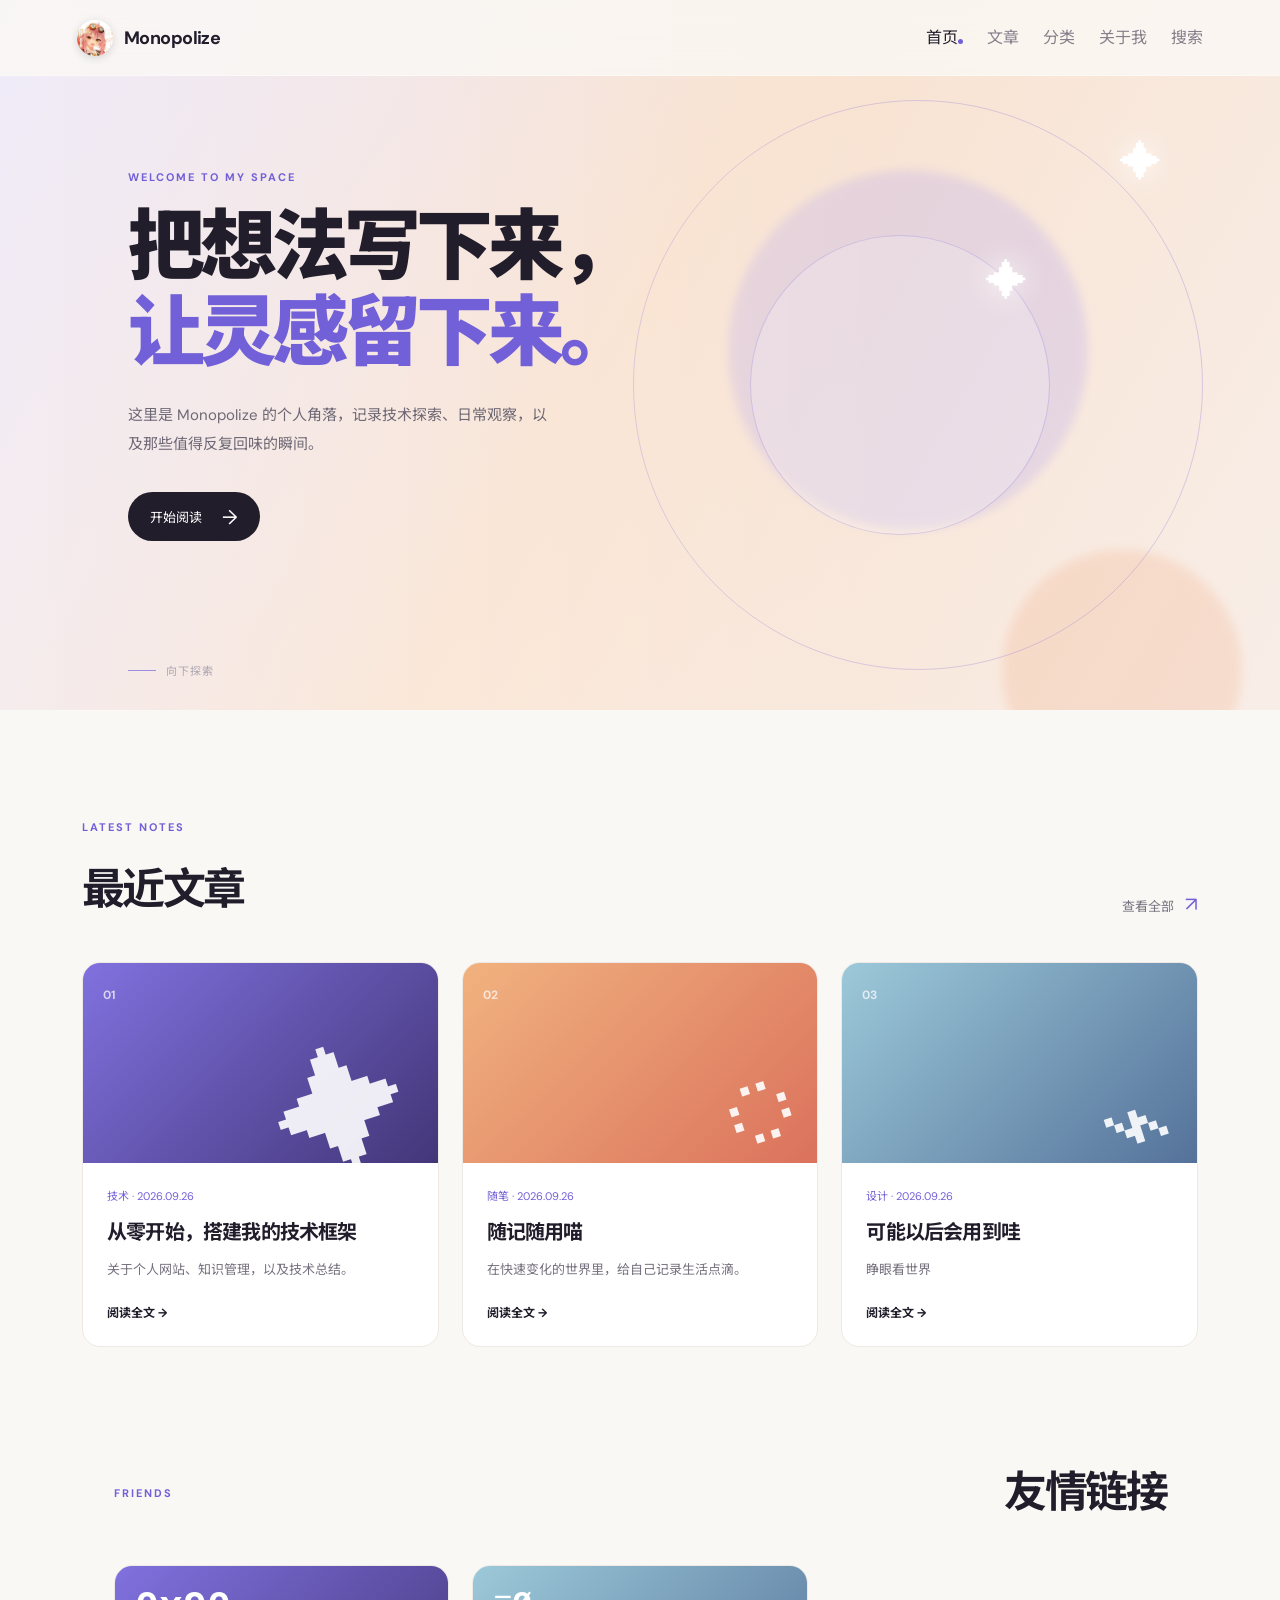
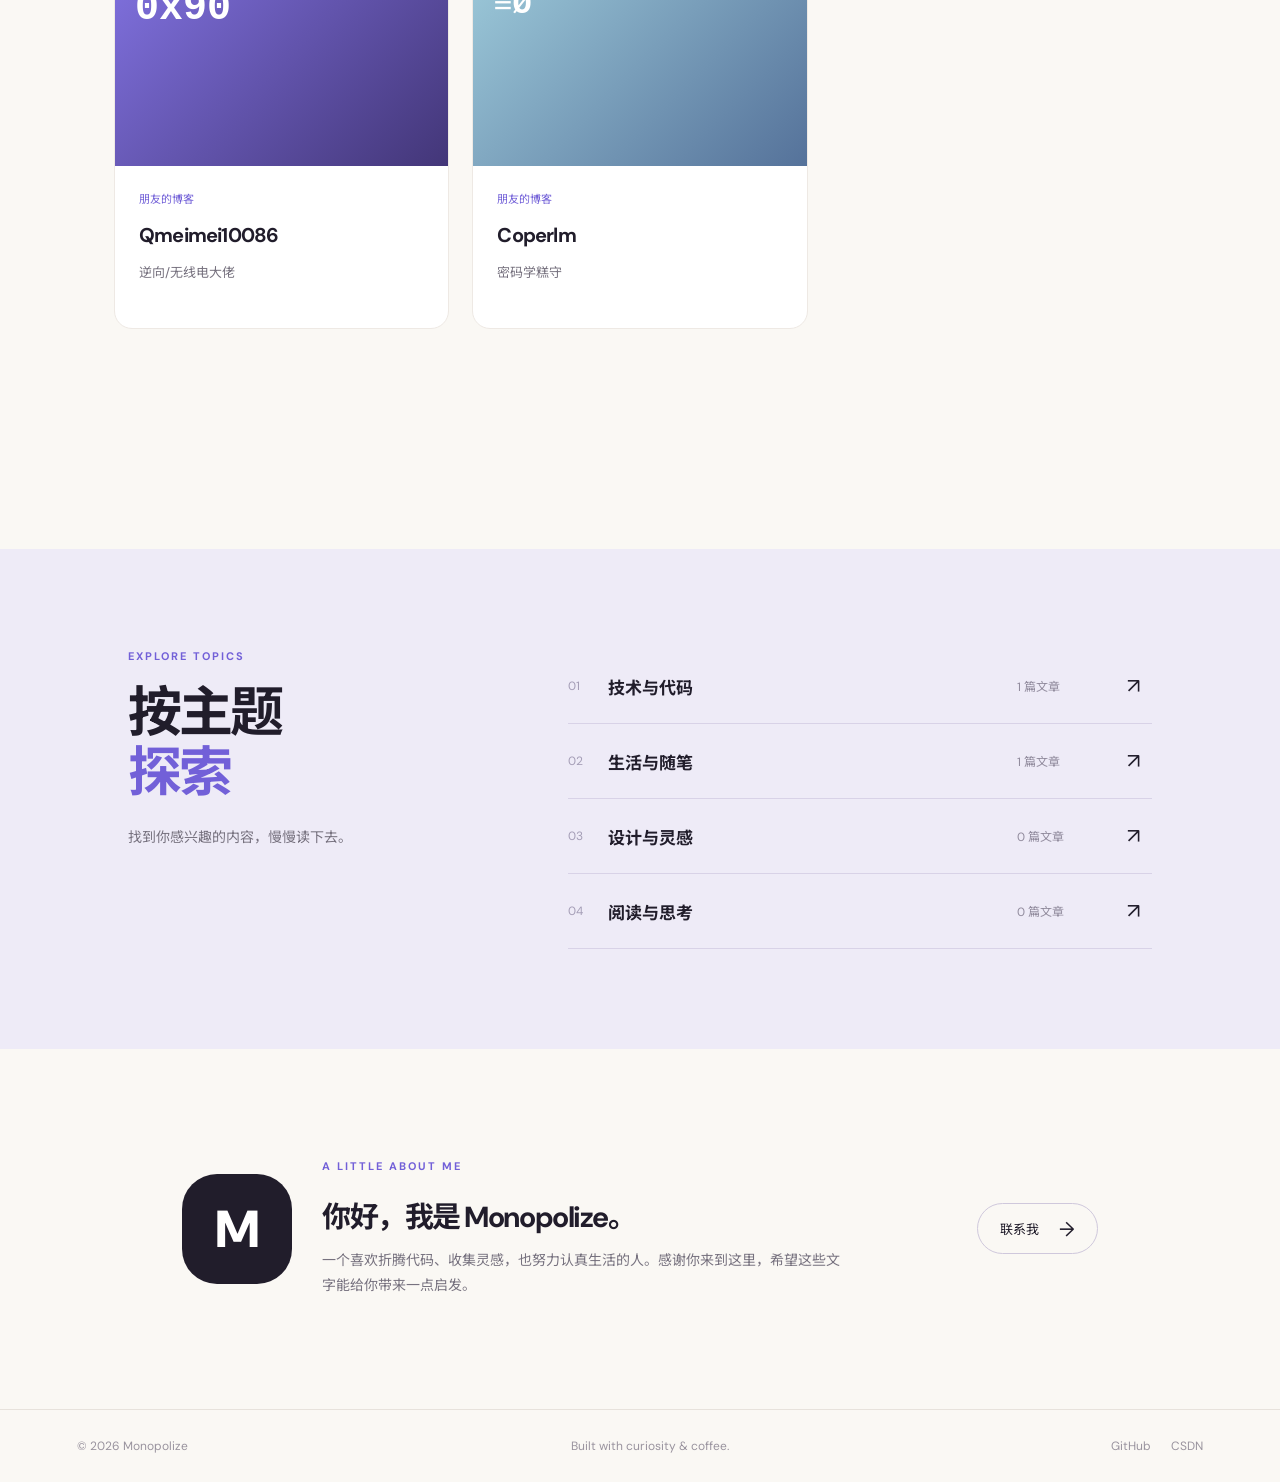
==== index.html @ 9a2d1a06 "修改" ====
<!doctype html>
<html lang="zh-CN">
  <head>
    <meta charset="UTF-8" />
    <meta name="viewport" content="width=device-width, initial-scale=1.0" />
    <meta
      name="description"
      content="Monopolize 的个人博客，记录技术、生活与灵感。"
    />
    <title>Monopolize · 思考与记录</title>
    <link rel="preconnect" href="https://fonts.googleapis.com" />
    <link rel="preconnect" href="https://fonts.gstatic.com" crossorigin />
    <link
      href="https://fonts.googleapis.com/css2?family=DM+Sans:wght@400;500;600;700&family=Noto+Sans+SC:wght@400;500;700;900&display=swap"
      rel="stylesheet"
    />
    <link rel="stylesheet" href="styles.css" />
  </head>
  <body>
    <header class="site-header">
      <a class="brand" href="#home" aria-label="Monopolize 首页">
        <img
          class="brand-mark"
          src="images/avatar.jpeg"
          alt="Monopolize 头像"
        />
        <span>Monopolize</span>
      </a>
      <nav class="desktop-nav" aria-label="主导航">
        <a class="active" href="#home">首页</a>
        <a href="#articles">文章</a>
        <a href="#categories">分类</a>
        <a href="#about">关于我</a>
        <a href="#search" class="search-trigger" aria-controls="searchModal"
          >搜索</a
        >
      </nav>
      <button class="menu-toggle" aria-label="打开菜单" aria-expanded="false">
        ☰
      </button>
    </header>

    <main id="home">
      <section class="hero">
        <div class="hero-glow glow-one"></div>
        <div class="hero-glow glow-two"></div>
        <div class="hero-copy">
          <p class="eyebrow">WELCOME TO MY SPACE</p>
          <h1>把想法写下来，<br /><em>让灵感留下来。</em></h1>
          <p class="hero-description">
            这里是 Monopolize
            的个人角落，记录技术探索、日常观察，以及那些值得反复回味的瞬间。
          </p>
          <a class="primary-button" href="posts/first-post.html"
            >开始阅读 <span>→</span></a
          >
        </div>
        <div class="hero-orbit orbit-large"></div>
        <div class="hero-orbit orbit-small"></div>
        <div class="scroll-hint"><span></span>向下探索</div>
      </section>

      <section class="content-section" id="articles">
        <div class="section-heading">
          <div>
            <p class="eyebrow">LATEST NOTES</p>
            <h2>最近文章</h2>
          </div>
          <a class="text-link" href="#articles">查看全部 <span>↗</span></a>
        </div>
        <div class="article-grid">
          <article class="article-card featured-card searchable-item">
            <div class="card-visual visual-purple">
              <span>01</span>
              <div class="visual-symbol">✦</div>
            </div>
            <div class="card-content">
              <p class="card-meta">技术 · 2026.09.26</p>
              <h3>从零开始，搭建我的技术框架</h3>
              <p>关于个人网站、知识管理，以及技术总结。</p>
              <a href="posts/ctf-reverse.html" class="read-more">阅读全文 →</a>
            </div>
          </article>
          <article class="article-card searchable-item">
            <div class="card-visual visual-orange">
              <span>02</span>
              <div class="visual-symbol">◌</div>
            </div>
            <div class="card-content">
              <p class="card-meta">随笔 · 2026.09.26</p>
              <h3>随记随用喵</h3>
              <p>在快速变化的世界里，给自己记录生活点滴。</p>
              <a href="#" class="read-more">阅读全文 →</a>
            </div>
          </article>
          <article class="article-card searchable-item">
            <div class="card-visual visual-blue">
              <span>03</span>
              <div class="visual-symbol">⌁</div>
            </div>
            <div class="card-content">
              <p class="card-meta">设计 · 2026.09.26</p>
              <h3>可能以后会用到哇</h3>
              <p>睁眼看世界</p>
              <a href="#" class="read-more">阅读全文 →</a>
            </div>
          </article>
        </div>
        <!-- 友情链接区域开始 -->
        <section class="content-section" id="friends">
          <div class="section-heading">
            <div class="eyebrow">FRIENDS</div>
            <h2>友情链接</h2>
          </div>

          <div class="article-grid">
            <!-- 友链卡片 1 -->
            <article class="article-card searchable-item">
              <div class="card-visual visual-purple">
                <span
                  style="
                    font-size: 2.5rem;
                    font-weight: bold;
                    color: white;
                    font-family: monospace;
                  "
                  >0x90</span
                >
              </div>
              <div class="card-content">
                <p class="card-meta">朋友的博客</p>
                <h3>
                  <a
                    href="https://qmeimei10086.github.io"
                    target="_blank"
                    style="text-decoration: none; color: inherit"
                  >
                    Qmeimei10086
                  </a>
                </h3>
                <p>逆向/无线电大佬</p>
              </div>
            </article>

            <!-- 友链卡片 2 (可复制上面整个 article 块来添加更多) -->
            <article class="article-card searchable-item">
              <div class="card-visual visual-blue">
                <span
                  style="font-size: 2rem; color: white; font-family: monospace"
                  >≡Ø</span
                >
              </div>
              <div class="card-content">
                <p class="card-meta">朋友的博客</p>
                <h3>
                  <a
                    href="https://coperlm.github.io"
                    target="_blank"
                    style="text-decoration: none; color: inherit"
                  >
                    Coperlm
                  </a>
                </h3>
                <p>密码学糕守</p>
              </div>
            </article>
          </div>
        </section>
        <!-- 友情链接区域结束 -->
      </section>

      <section class="category-section" id="categories">
        <div class="category-intro">
          <p class="eyebrow">EXPLORE TOPICS</p>
          <h2>按主题<br /><em>探索</em></h2>
          <p>找到你感兴趣的内容，慢慢读下去。</p>
        </div>
        <div class="category-list">
          <a href="#"
            ><span>01</span><strong>技术与代码</strong><small>1 篇文章</small
            ><b>↗</b></a
          ><a href="#"
            ><span>02</span><strong>生活与随笔</strong><small>1 篇文章</small
            ><b>↗</b></a
          ><a href="#"
            ><span>03</span><strong>设计与灵感</strong><small>0 篇文章</small
            ><b>↗</b></a
          ><a href="#"
            ><span>04</span><strong>阅读与思考</strong><small>0 篇文章</small
            ><b>↗</b></a
          >
        </div>
      </section>

      <section class="about-section" id="about">
        <div class="about-badge">M</div>
        <div>
          <p class="eyebrow">A LITTLE ABOUT ME</p>
          <h2>你好，我是 Monopolize。</h2>
          <p>
            一个喜欢折腾代码、收集灵感，也努力认真生活的人。感谢你来到这里，希望这些文字能给你带来一点启发。
          </p>
        </div>
        <a href="mailto:15959763350@qq.com" class="outline-button"
          >联系我 <span>→</span></a
        >
      </section>
    </main>

    <footer>
      <span>© 2026 Monopolize</span
      ><span>Built with curiosity &amp; coffee.</span>
      <div>
        <a href="https://github.com/Monopolize7789">GitHub</a
        ><a href="https://blog.csdn.net/Monopolize_7789">CSDN</a>
      </div>
    </footer>
    <script src="script.js"></script>
    <!-- 👇 搜索弹窗层 (默认隐藏) -->
    <div
      id="searchModal"
      class="search-modal-overlay"
      role="dialog"
      aria-modal="true"
      aria-labelledby="searchModalTitle"
    >
      <div class="search-modal-content">
        <div class="search-header">
          <span id="searchModalTitle">搜索</span>
          <button
            type="button"
            id="closeSearchBtn"
            class="close-icon"
            aria-label="关闭搜索"
          >
            ×
          </button>
        </div>
        <input
          type="text"
          id="modalSearchInput"
          placeholder="点击一键变成猫娘"
        />
        <div id="searchResults" class="search-results-list">
          <!-- 搜索结果会显示在这里 -->
        </div>
      </div>
    </div>
  </body>
</html>
---- styles.css ----
:root {
  --ink: #211d2b;
  --muted: #77727f;
  --cream: #faf8f4;
  --purple: #7260d8;
  --lavender: #e9e5fb;
  --line: #e7e2dc;
}
* {
  box-sizing: border-box;
}
html {
  scroll-behavior: smooth;
}
body {
  margin: 0;
  background: var(--cream);
  color: var(--ink);
  font-family: "DM Sans", "Noto Sans SC", sans-serif;
}
a {
  color: inherit;
  text-decoration: none;
}
.site-header {
  height: 76px;
  padding: 0 max(6vw, 32px);
  display: flex;
  align-items: center;
  justify-content: space-between;
  background: rgba(250, 248, 244, 0.82);
  backdrop-filter: blur(15px);
  position: fixed;
  top: 0;
  left: 0;
  right: 0;
  z-index: 5;
  border-bottom: 1px solid rgba(255, 255, 255, 0.3);
}
.brand {
  display: flex;
  align-items: center;
  gap: 11px;
  font-size: 18px;
  font-weight: 700;
  letter-spacing: -0.03em;
}
.brand-mark {
  width: 36px;
  height: 36px;
  border-radius: 50%;
  display: block;
  object-fit: cover;
  object-position: center;
  image-rendering: auto;
  box-shadow: 0 2px 8px rgba(33, 29, 43, 0.16);
}
.desktop-nav {
  display: flex;
  align-items: center; /* 强制垂直居中，解决高低不平 */
  justify-content: center; /* 水平居中 */
  gap: 24px; /* 间距 */
  color: #85808b;
  font-size: 16px;
  flex-wrap: nowrap; /* 强制不换行 */
}

/* 统一所有链接和按钮的样式 */
.desktop-nav a,
.desktop-nav button,
.desktop-nav .nav-link {
  margin: 0 !important; /* 清除所有外边距 */
  padding: 0 !important; /* 清除内边距，防止撑开高度 */
  line-height: 1; /* 锁定行高 */
  text-decoration: none;
  color: inherit; /* 继承父级颜色 */
  display: inline-flex; /* 内部也使用 Flex 对齐 */
  align-items: center;
  white-space: nowrap; /* 禁止文字换行 */
}

.desktop-nav a:hover,
.desktop-nav .active {
  color: var(--ink);
}
.desktop-nav a:hover,
.desktop-nav .active {
  color: var(--ink);
}
.desktop-nav .active:after {
  content: "";
  display: block;
  width: 5px;
  height: 5px;
  background: var(--purple);
  border-radius: 50%;
  margin: 7px auto 0;
}
.menu-toggle {
  display: none;
  border: 0;
  background: none;
  font-size: 24px;
}
.hero {
  min-height: 710px;
  padding: 170px max(10vw, 40px) 90px;
  position: relative;
  overflow: hidden;
  background: linear-gradient(120deg, #e7e1f7 0%, #f9e2d0 48%, #f8eee8 100%);
}
.hero:after {
  content: "";
  position: absolute;
  inset: 0;
  background: linear-gradient(
    90deg,
    rgba(255, 255, 255, 0.35),
    transparent 70%
  );
  pointer-events: none;
}
.hero-copy {
  max-width: 620px;
  position: relative;
  z-index: 1;
}
.eyebrow {
  color: var(--purple);
  font-size: 11px;
  font-weight: 700;
  letter-spacing: 0.18em;
  margin: 0 0 20px;
}
.hero h1 {
  font-size: clamp(42px, 6vw, 78px);
  line-height: 1.12;
  letter-spacing: -0.065em;
  margin: 0 0 25px;
  font-weight: 900;
}
.hero h1 em,
.category-intro h2 em {
  color: var(--purple);
  font-style: normal;
}
.hero-description {
  max-width: 425px;
  color: #6e6975;
  line-height: 1.9;
  font-size: 15px;
  margin-bottom: 34px;
}
.primary-button,
.outline-button {
  display: inline-flex;
  align-items: center;
  gap: 20px;
  border-radius: 99px;
  padding: 15px 22px;
  background: var(--ink);
  color: #fff;
  font-size: 13px;
  transition: 0.25s;
}
.primary-button:hover {
  transform: translateY(-3px);
  background: var(--purple);
}
.primary-button span,
.outline-button span {
  font-size: 20px;
  line-height: 10px;
}
.hero-orbit {
  position: absolute;
  border: 1px solid rgba(114, 96, 216, 0.25);
  border-radius: 50%;
  z-index: 0;
}
.orbit-large {
  width: 570px;
  height: 570px;
  right: 6%;
  top: 100px;
}
.orbit-small {
  width: 300px;
  height: 300px;
  right: 18%;
  top: 235px;
  background: rgba(255, 255, 255, 0.2);
}
.hero-orbit:after {
  content: "✦";
  position: absolute;
  color: #fff;
  font-size: 42px;
  right: 7%;
  top: 6%;
  text-shadow: 0 0 30px #fff;
}
.glow-one,
.glow-two {
  position: absolute;
  border-radius: 50%;
  filter: blur(5px);
}
.glow-one {
  width: 360px;
  height: 360px;
  background: #b5a6ed;
  opacity: 0.28;
  right: 15%;
  top: 170px;
}
.glow-two {
  width: 240px;
  height: 240px;
  background: #f2a77d;
  opacity: 0.23;
  right: 3%;
  bottom: -80px;
}
.scroll-hint {
  position: absolute;
  bottom: 32px;
  left: max(10vw, 40px);
  font-size: 11px;
  letter-spacing: 0.1em;
  color: #8b8494;
  display: flex;
  gap: 10px;
  align-items: center;
}
.scroll-hint span {
  width: 28px;
  height: 1px;
  background: var(--purple);
}
.content-section {
  max-width: 1180px;
  margin: auto;
  padding: 110px 32px;
}
.section-heading {
  display: flex;
  align-items: end;
  justify-content: space-between;
  margin-bottom: 45px;
}
.section-heading h2,
.category-intro h2 {
  font-size: 43px;
  letter-spacing: -0.06em;
  margin: 0;
}
.text-link {
  font-size: 13px;
  color: var(--muted);
}
.text-link span {
  color: var(--purple);
  font-size: 20px;
  margin-left: 8px;
}
.article-grid {
  display: grid;
  grid-template-columns: repeat(3, 1fr);
  gap: 23px;
}
.article-card {
  background: #fff;
  border-radius: 18px;
  overflow: hidden;
  border: 1px solid #eee9e4;
  transition: 0.3s;
}
.article-card:hover {
  transform: translateY(-7px);
  box-shadow: 0 16px 35px rgba(42, 29, 66, 0.09);
}
.card-visual {
  height: 200px;
  padding: 20px;
  position: relative;
  overflow: hidden;
}
.card-visual > span {
  font-size: 12px;
  font-weight: 700;
  color: rgba(255, 255, 255, 0.7);
}
.visual-purple {
  background: linear-gradient(135deg, #8071df, #433678);
}
.visual-orange {
  background: linear-gradient(135deg, #f1b27f, #db725c);
}
.visual-blue {
  background: linear-gradient(135deg, #9cc9d9, #55729a);
}
.visual-symbol {
  font-family: serif;
  color: rgba(255, 255, 255, 0.9);
  font-size: 132px;
  line-height: 1;
  position: absolute;
  right: 27px;
  bottom: -18px;
  transform: rotate(-18deg);
}
.card-content {
  padding: 24px;
}
.card-meta {
  font-size: 11px;
  color: var(--purple);
  margin: 0 0 15px;
}
.card-content h3 {
  font-size: 20px;
  line-height: 1.45;
  letter-spacing: -0.04em;
  margin: 0 0 12px;
}
.card-content > p:not(.card-meta) {
  font-size: 13px;
  color: var(--muted);
  line-height: 1.7;
  margin: 0 0 20px;
}
.read-more {
  font-size: 12px;
  font-weight: 700;
}
.category-section {
  background: #eeebf7;
  padding: 100px max(10vw, 40px);
  display: grid;
  grid-template-columns: 35% 1fr;
  gap: 8%;
}
.category-intro h2 {
  font-size: 54px;
  line-height: 1.1;
}
.category-intro > p:last-child {
  color: var(--muted);
  font-size: 14px;
  margin-top: 24px;
}
.category-list a {
  display: grid;
  grid-template-columns: 40px 1fr 110px 25px;
  align-items: center;
  padding: 23px 0;
  border-bottom: 1px solid #d8d2e7;
  transition: 0.25s;
}
.category-list a:hover {
  color: var(--purple);
  padding-left: 8px;
}
.category-list span {
  font-size: 12px;
  color: #a49db6;
}
.category-list strong {
  font-size: 17px;
}
.category-list small {
  color: #918b9d;
  font-size: 12px;
}
.category-list b {
  font-size: 21px;
  font-weight: 400;
}
.about-section {
  max-width: 980px;
  margin: auto;
  padding: 110px 32px;
  display: flex;
  align-items: center;
  gap: 30px;
}
.about-badge {
  flex: 0 0 110px;
  height: 110px;
  border-radius: 35px;
  background: var(--ink);
  color: #fff;
  display: grid;
  place-items: center;
  font-size: 52px;
  font-weight: 900;
}
.about-section h2 {
  font-size: 29px;
  margin: 0 0 12px;
  letter-spacing: -0.05em;
}
.about-section p:not(.eyebrow) {
  color: var(--muted);
  line-height: 1.8;
  font-size: 14px;
  max-width: 530px;
  margin: 0;
}
.outline-button {
  margin-left: auto;
  background: transparent;
  border: 1px solid #cfc8dc;
  color: var(--ink);
  white-space: nowrap;
}
.outline-button:hover {
  background: var(--ink);
  color: #fff;
}
footer {
  border-top: 1px solid var(--line);
  padding: 28px max(6vw, 32px);
  display: flex;
  gap: 25px;
  justify-content: space-between;
  color: #99939e;
  font-size: 12px;
}
footer div {
  display: flex;
  gap: 20px;
}
footer a:hover {
  color: var(--purple);
}
@media (max-width: 700px) {
  .site-header {
    height: 64px;
    padding: 0 20px;
  }
  .desktop-nav {
    display: none;
  }
  .desktop-nav.mobile-open {
    position: absolute;
    display: flex;
    top: 64px;
    left: 0;
    right: 0;
    padding: 18px 20px 22px;
    flex-direction: column;
    gap: 18px;
    background: rgba(250, 248, 244, 0.98);
    border-bottom: 1px solid var(--line);
    box-shadow: 0 14px 25px rgba(33, 29, 43, 0.08);
  }
  .desktop-nav.mobile-open a {
    font-size: 15px;
  }
  .desktop-nav.mobile-open .active:after {
    display: none;
  }
  .menu-toggle {
    display: block;
  }
  .hero {
    min-height: 680px;
    padding: 140px 25px 70px;
  }
  .hero h1 {
    font-size: 46px;
  }
  .hero-description {
    font-size: 14px;
  }
  .orbit-large {
    width: 360px;
    height: 360px;
    right: -130px;
    top: 370px;
  }
  .orbit-small {
    width: 190px;
    height: 190px;
    right: -30px;
    top: 455px;
  }
  .glow-one {
    right: -50px;
    top: 410px;
  }
  .content-section {
    padding: 75px 20px;
  }
  .section-heading {
    align-items: start;
  }
  .section-heading h2 {
    font-size: 36px;
  }
  .article-grid {
    grid-template-columns: 1fr;
  }
  .card-visual {
    height: 170px;
  }
  .category-section {
    padding: 75px 25px;
    display: block;
  }
  .category-intro {
    margin-bottom: 42px;
  }
  .category-intro h2 {
    font-size: 47px;
  }
  .category-list a {
    grid-template-columns: 35px 1fr 20px;
  }
  .category-list small {
    display: none;
  }
  .about-section {
    padding: 75px 25px;
    display: grid;
    grid-template-columns: auto 1fr;
  }
  .about-badge {
    width: 75px;
    height: 75px;
    border-radius: 23px;
    font-size: 35px;
  }
  .about-section h2 {
    font-size: 23px;
  }
  .about-section .outline-button {
    grid-column: 1/-1;
    justify-self: start;
    margin: 12px 0 0;
  }
  footer {
    padding: 25px 20px;
    flex-wrap: wrap;
  }
  footer span:nth-child(2) {
    order: 3;
    width: 100%;
  }
}
/* --- 顶部导航栏的搜索按钮微调 --- */
.nav-link {
  cursor: pointer;
  text-decoration: none; /* 去掉下划线 */
  color: inherit; /* 继承文字颜色 */
  font-size: inherit; /* 保证字号和别的菜单一样大 */
  line-height: inherit; /* 保证行高一致，这对齐很关键 */
  white-space: nowrap; /* 【关键】禁止文字换行 */
  display: inline-flex; /* 【关键】用 inline-flex 替代 inline-block，对齐更稳 */
  align-items: center; /* 内部文字垂直居中 */
  margin: 0; /* 【关键】清除所有外边距，防止把别人挤走 */
}

/* --- 搜索弹窗背景 (遮罩层) --- */
.search-modal-overlay {
  position: fixed;
  top: 0;
  left: 0;
  width: 100%;
  height: 100%;
  background: rgba(255, 255, 255, 0.9); /* 白色半透明背景 */
  backdrop-filter: blur(8px); /* 毛玻璃效果 */
  z-index: 9999;
  display: none; /* 默认隐藏 */
  justify-content: center;
  align-items: flex-start;
  padding-top: 15vh; /* 距离顶部的距离 */
}

/* 激活时显示 (JS控制) */
.search-modal-overlay.active {
  display: flex;
  animation: fadeIn 0.3s ease;
}

/* --- 搜索框主体 --- */
.search-modal-content {
  width: 600px;
  max-width: 90%;
  background: #fff;
  border-radius: 12px;
  box-shadow: 0 20px 50px rgba(0, 0, 0, 0.15);
  padding: 24px;
  border: 1px solid #f0f0f0;
}

.search-header {
  display: flex;
  justify-content: space-between;
  margin-bottom: 20px;
  color: #333;
  font-weight: bold;
  font-size: 1.1rem;
}

.close-icon {
  border: 0;
  background: transparent;
  cursor: pointer;
  font-size: 28px;
  color: #999;
  line-height: 1;
  padding: 0;
}
.close-icon:hover {
  color: #333;
}

/* --- 输入框样式 (仿图4圆角风格) --- */
#modalSearchInput {
  width: 100%;
  padding: 16px 20px;
  font-size: 16px;
  border: 2px solid #eee;
  border-radius: 50px; /* 大圆角 */
  outline: none;
  box-sizing: border-box;
  transition: all 0.3s;
  background: #f9f9f9;
}

#modalSearchInput:focus {
  border-color: #6c5ce7; /* 聚焦时的紫色边框 */
  background: #fff;
  box-shadow: 0 4px 12px rgba(108, 92, 231, 0.1);
}

/* --- 搜索结果列表 --- */
.search-results-list {
  margin-top: 20px;
  max-height: 400px;
  overflow-y: auto;
}

.result-item {
  padding: 15px;
  border-bottom: 1px solid #f5f5f5;
  cursor: pointer;
  transition: background 0.2s;
  border-radius: 8px;
}

.result-item:hover {
  background: #f0f2f5;
}

.result-title {
  font-weight: bold;
  color: #333;
  margin-bottom: 6px;
  font-size: 16px;
}

.result-desc {
  font-size: 14px;
  color: #666;
  line-height: 1.5;
  display: -webkit-box;
  -webkit-line-clamp: 2; /* 只显示两行摘要 */
  -webkit-box-orient: vertical;
  overflow: hidden;
}
/* 定义淡入动画的关键帧 */
@keyframes fadeIn {
  from {
    opacity: 0;
    transform: translateY(-20px); /* 从上面一点点落下来 */
  }
  to {
    opacity: 1;
    transform: translateY(0);
  }
}
/* 确保所有导航链接样式统一 */
.nav-link {
  text-decoration: none; /* 去掉下划线 */
  color: inherit; /* 继承父级颜色，保证和别的菜单一样 */
  font-size: inherit; /* 保证字号一样大 */
  display: inline-block;
  padding: 10px 0; /* 增加一点上下点击区域，和别的菜单手感一致 */
  margin: 0 15px; /* 左右间距，你可以根据实际情况调整这个数值 */
  cursor: pointer;
}
/* 鼠标悬停时的效果，最好也和别的菜单保持一致 */
.nav-link:hover {
  opacity: 0.7; /* 或者改成你网站特有的高亮色 */
}
/* --- 手机端菜单强制修复 --- */
@media (max-width: 768px) {
  /* 1. 找到承载菜单的容器，强制它变成垂直列表 */
  .desktop-nav {
    flex-direction: column !important; /* 强制垂直排列 */
    align-items: flex-start !important; /* 强制左对齐 */
    gap: 0 !important; /* 清除间距，用 padding 控制 */
    width: 100%;
    padding: 20px 0;
  }

  /* 2. 让所有菜单项（包括搜索）都占满一行并左对齐 */
  .desktop-nav a,
  .desktop-nav .nav-link {
    display: block !important; /* 强制占满一行 */
    width: 100% !important; /* 宽度拉满 */
    text-align: left !important; /* 文字靠左 */
    padding: 15px 24px !important; /* 设置统一的上下左右内边距 */
    margin: 0 !important; /* 清除所有外边距 */
    box-sizing: border-box; /* 防止宽度计算溢出 */
    border-bottom: 1px solid rgba(0, 0, 0, 0.05); /* 可选：加个淡淡的分割线 */
  }

  /* 3. 如果“搜索”之前有特殊的 ID 样式，这里也要覆盖掉 */
  .search-trigger {
    width: 100% !important;
    text-align: left !important;
    padding: 15px 24px !important;
  }
}
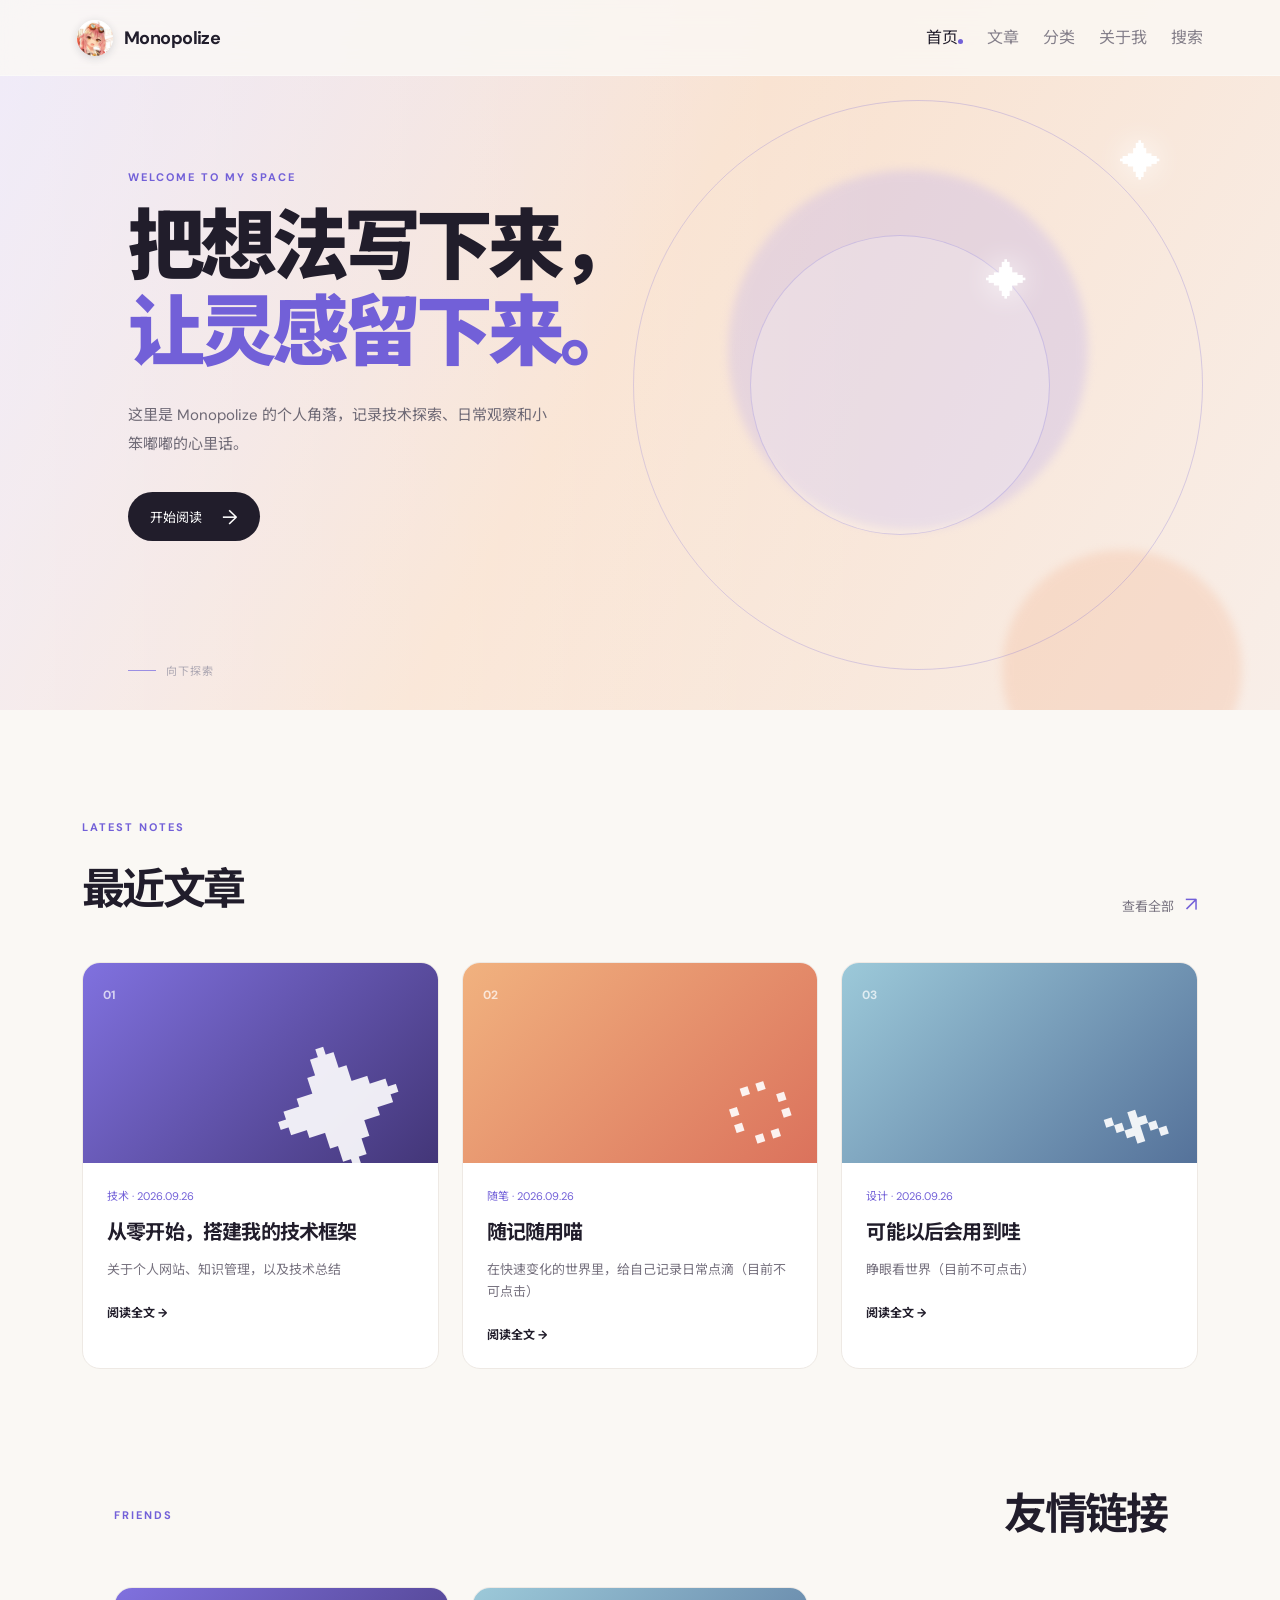
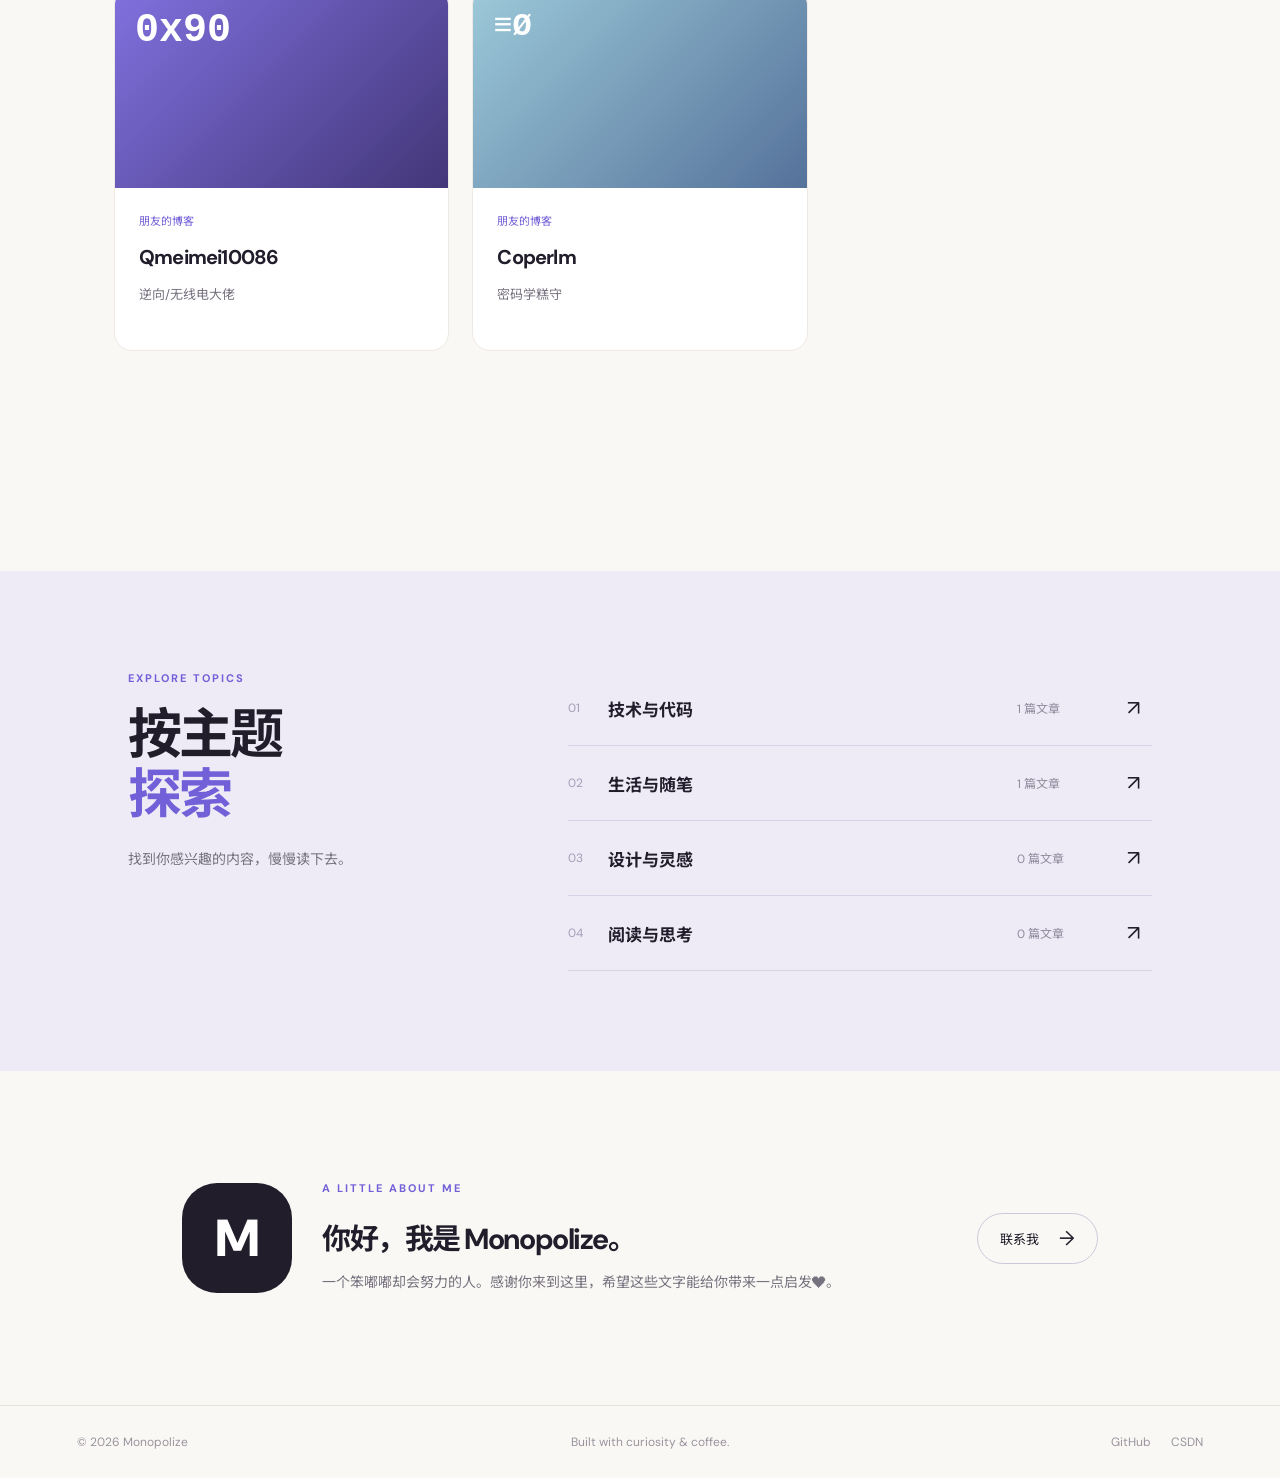
==== commit ab1a2f5a: "完善" ====
--- a/index.html
+++ b/index.html
@@ -49,7 +49,7 @@
           <h1>把想法写下来，<br /><em>让灵感留下来。</em></h1>
           <p class="hero-description">
             这里是 Monopolize
-            的个人角落，记录技术探索、日常观察，以及那些值得反复回味的瞬间。
+            的个人角落，记录技术探索、日常观察和小笨嘟嘟的心里话。
           </p>
           <a class="primary-button" href="posts/first-post.html"
             >开始阅读 <span>→</span></a
@@ -77,7 +77,7 @@
             <div class="card-content">
               <p class="card-meta">技术 · 2026.09.26</p>
               <h3>从零开始，搭建我的技术框架</h3>
-              <p>关于个人网站、知识管理，以及技术总结。</p>
+              <p>关于个人网站、知识管理，以及技术总结</p>
               <a href="posts/ctf-reverse.html" class="read-more">阅读全文 →</a>
             </div>
           </article>
@@ -89,7 +89,7 @@
             <div class="card-content">
               <p class="card-meta">随笔 · 2026.09.26</p>
               <h3>随记随用喵</h3>
-              <p>在快速变化的世界里，给自己记录生活点滴。</p>
+              <p>在快速变化的世界里，给自己记录日常点滴（目前不可点击）</p>
               <a href="#" class="read-more">阅读全文 →</a>
             </div>
           </article>
@@ -101,7 +101,7 @@
             <div class="card-content">
               <p class="card-meta">设计 · 2026.09.26</p>
               <h3>可能以后会用到哇</h3>
-              <p>睁眼看世界</p>
+              <p>睁眼看世界（目前不可点击）</p>
               <a href="#" class="read-more">阅读全文 →</a>
             </div>
           </article>
@@ -198,7 +198,7 @@
           <p class="eyebrow">A LITTLE ABOUT ME</p>
           <h2>你好，我是 Monopolize。</h2>
           <p>
-            一个喜欢折腾代码、收集灵感，也努力认真生活的人。感谢你来到这里，希望这些文字能给你带来一点启发。
+            一个笨嘟嘟却会努力的人。感谢你来到这里，希望这些文字能给你带来一点启发❤。
           </p>
         </div>
         <a href="mailto:15959763350@qq.com" class="outline-button"
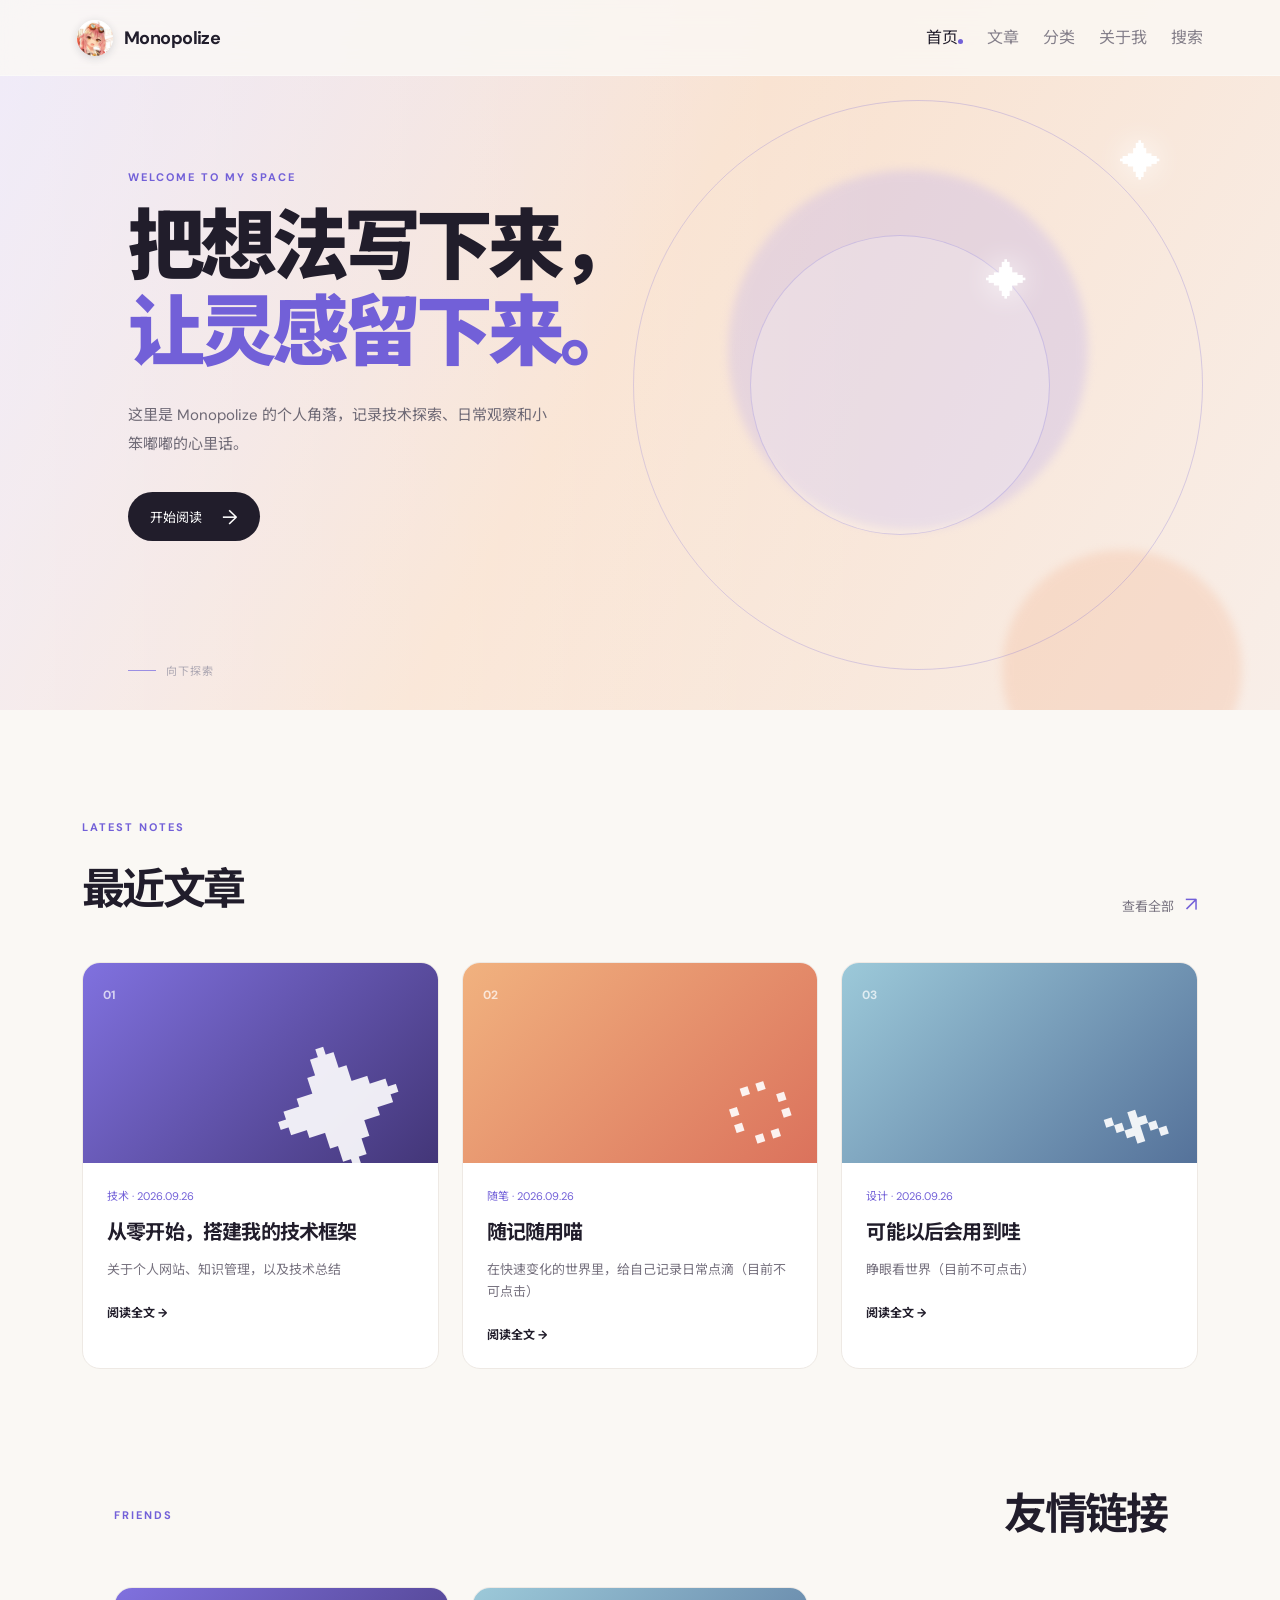
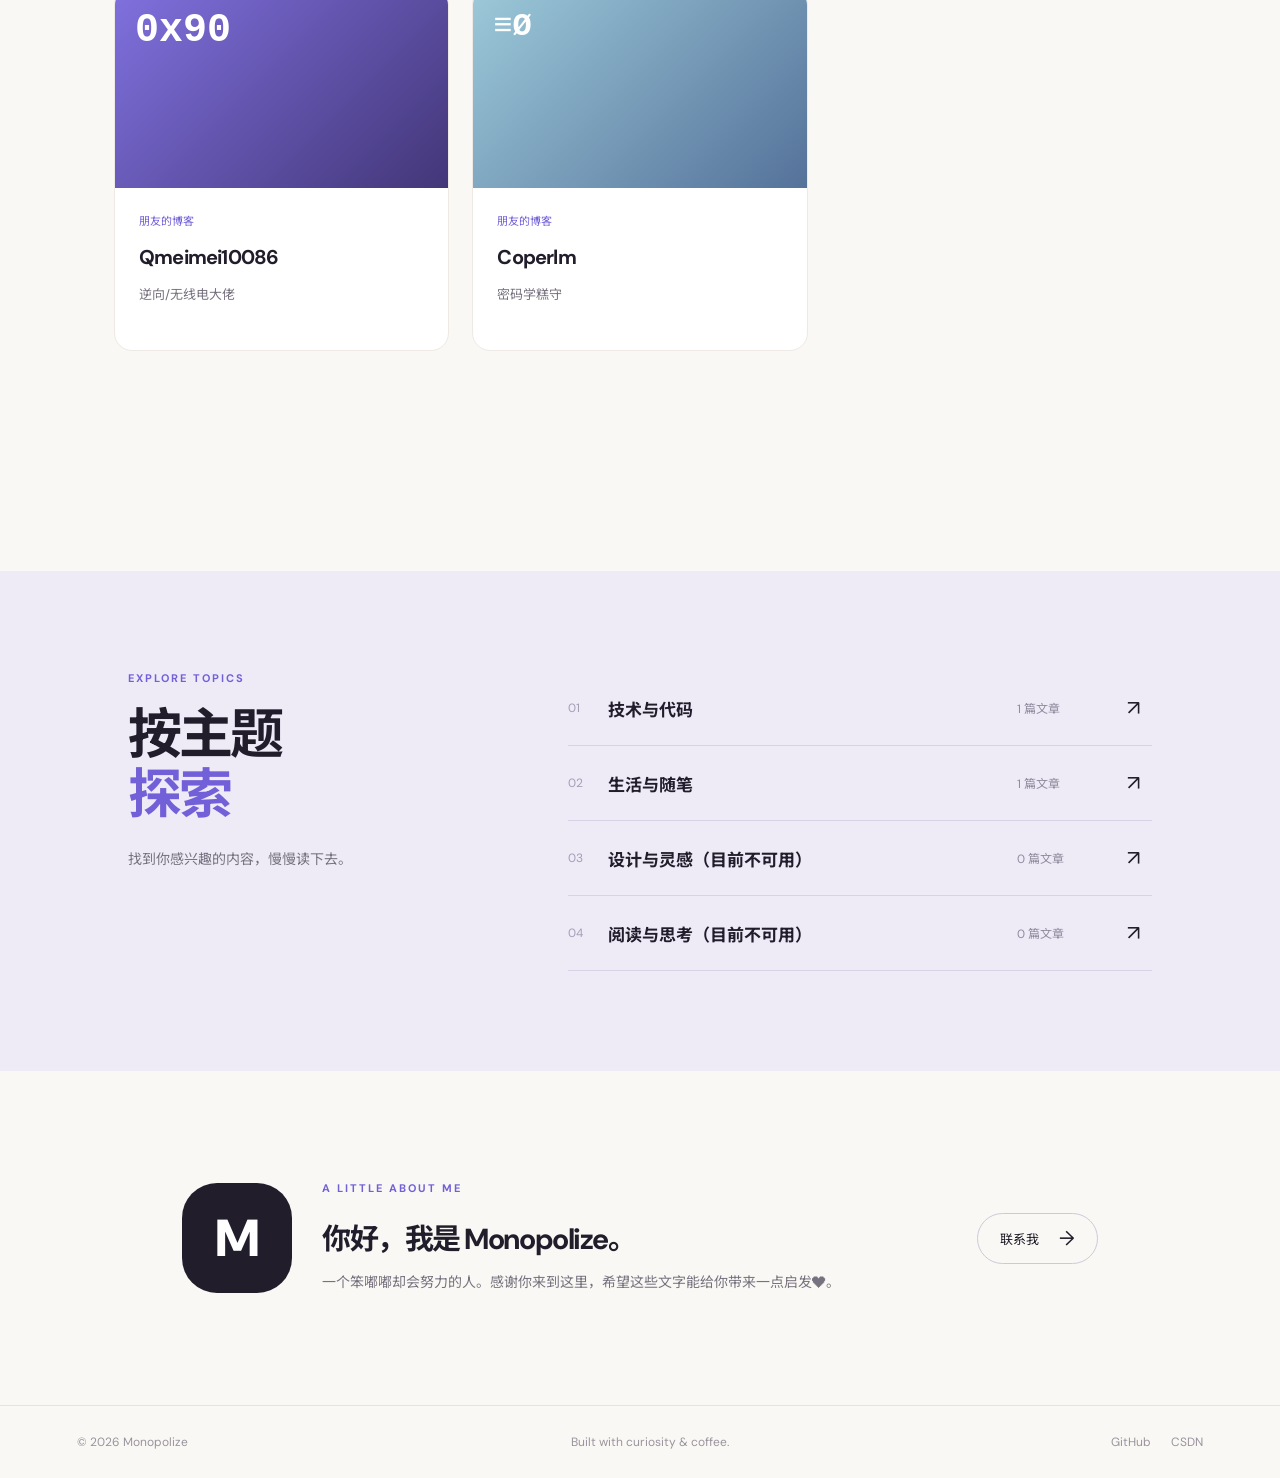
==== commit 15053a8e: "完善" ====
--- a/index.html
+++ b/index.html
@@ -176,18 +176,18 @@
           <p>找到你感兴趣的内容，慢慢读下去。</p>
         </div>
         <div class="category-list">
-          <a href="#"
+          <a href="https://monopolize7789.github.io/posts/ctf-reverse.html"
             ><span>01</span><strong>技术与代码</strong><small>1 篇文章</small
             ><b>↗</b></a
           ><a href="#"
             ><span>02</span><strong>生活与随笔</strong><small>1 篇文章</small
             ><b>↗</b></a
           ><a href="#"
-            ><span>03</span><strong>设计与灵感</strong><small>0 篇文章</small
-            ><b>↗</b></a
+            ><span>03</span><strong>设计与灵感（目前不可用）</strong
+            ><small>0 篇文章</small><b>↗</b></a
           ><a href="#"
-            ><span>04</span><strong>阅读与思考</strong><small>0 篇文章</small
-            ><b>↗</b></a
+            ><span>04</span><strong>阅读与思考（目前不可用）</strong
+            ><small>0 篇文章</small><b>↗</b></a
           >
         </div>
       </section>
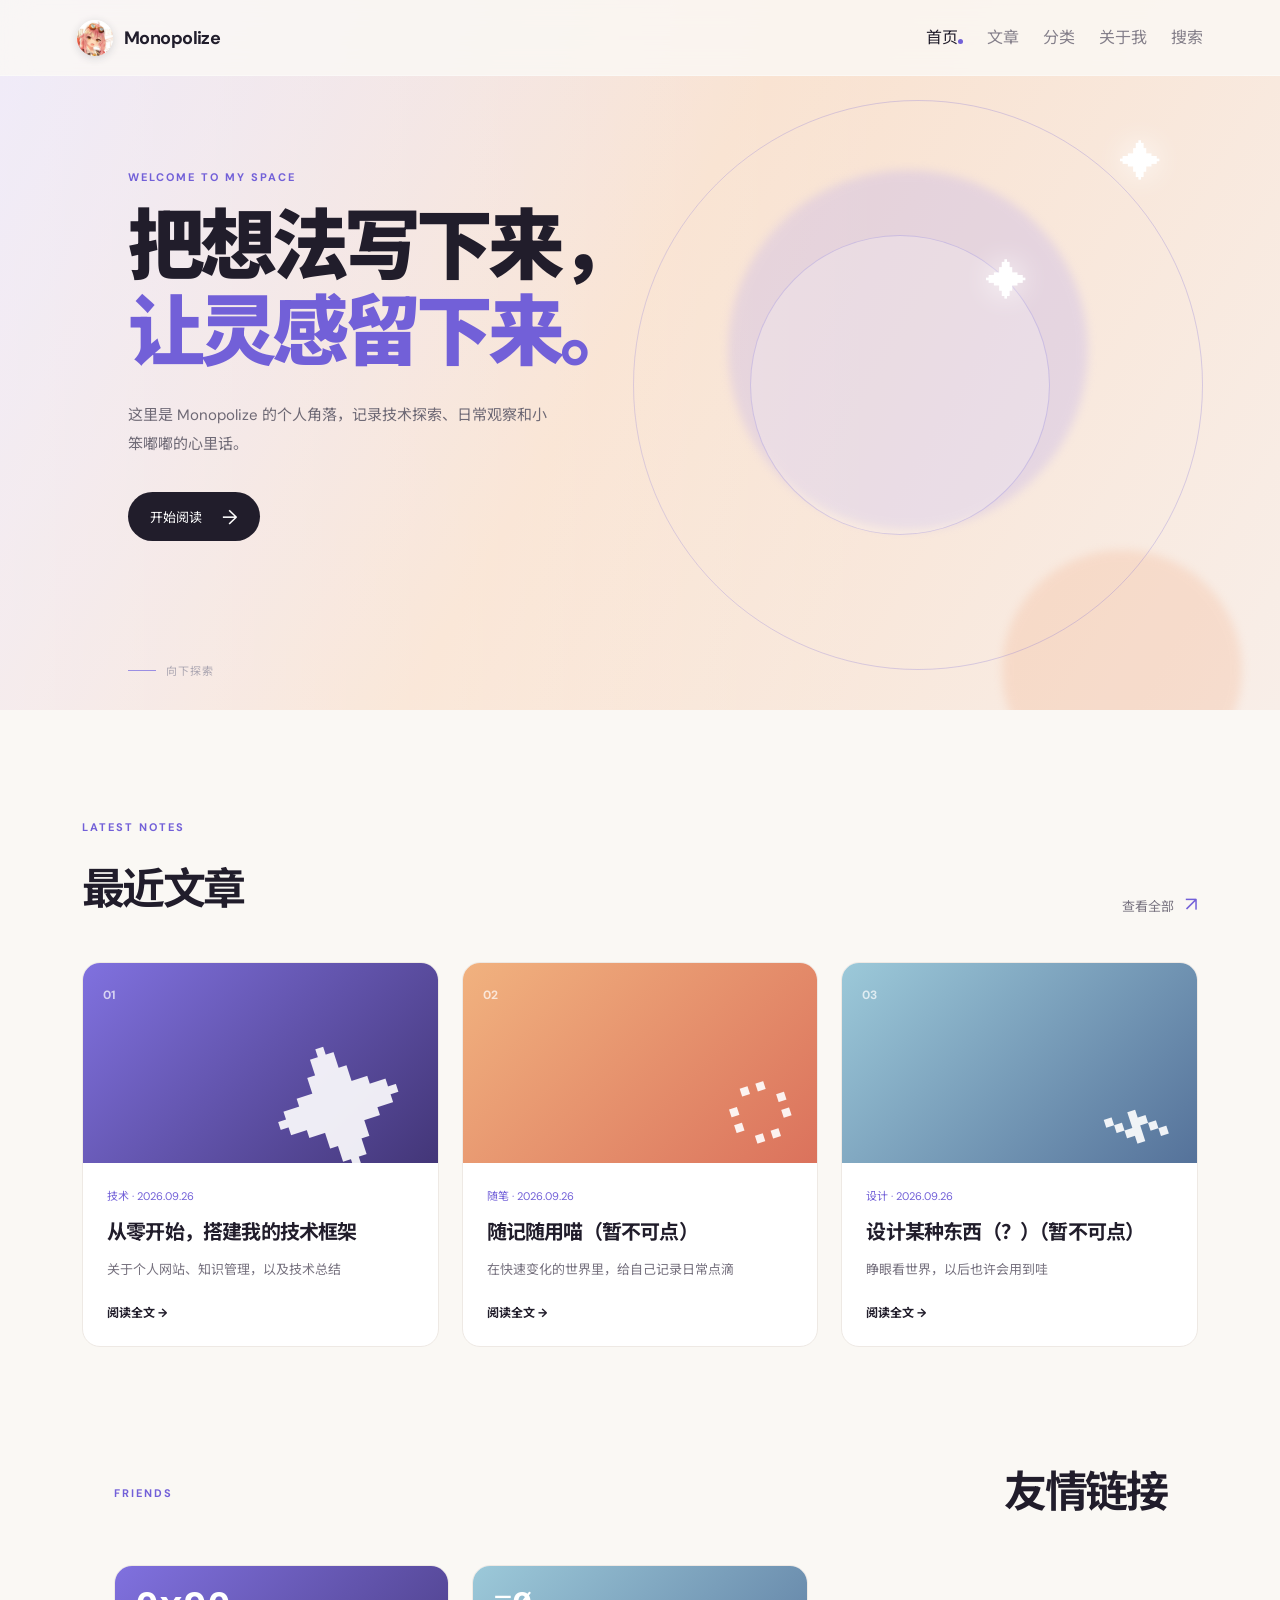
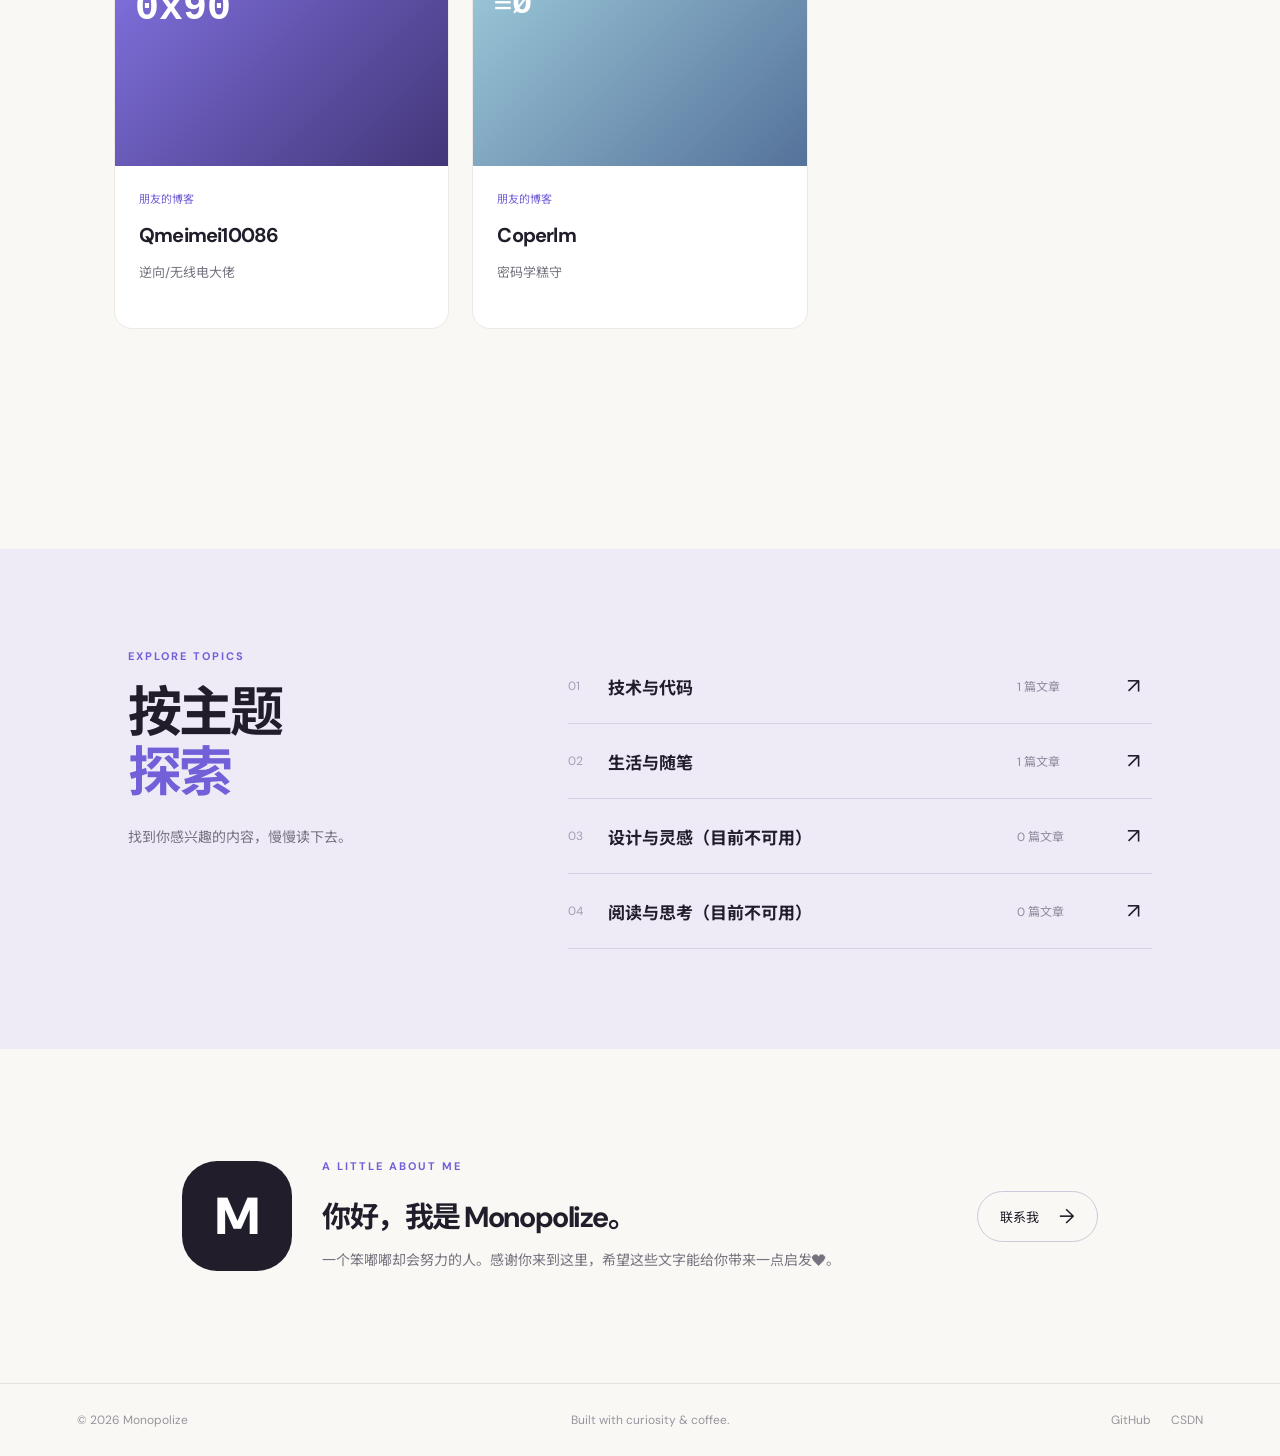
==== commit 5b30aade: "完善一下博客" ====
--- a/index.html
+++ b/index.html
@@ -88,8 +88,8 @@
             </div>
             <div class="card-content">
               <p class="card-meta">随笔 · 2026.09.26</p>
-              <h3>随记随用喵</h3>
-              <p>在快速变化的世界里，给自己记录日常点滴（目前不可点击）</p>
+              <h3>随记随用喵（暂不可点）</h3>
+              <p>在快速变化的世界里，给自己记录日常点滴</p>
               <a href="#" class="read-more">阅读全文 →</a>
             </div>
           </article>
@@ -100,8 +100,8 @@
             </div>
             <div class="card-content">
               <p class="card-meta">设计 · 2026.09.26</p>
-              <h3>可能以后会用到哇</h3>
-              <p>睁眼看世界（目前不可点击）</p>
+              <h3>设计某种东西（？）（暂不可点）</h3>
+              <p>睁眼看世界，以后也许会用到哇</p>
               <a href="#" class="read-more">阅读全文 →</a>
             </div>
           </article>
@@ -179,7 +179,7 @@
           <a href="https://monopolize7789.github.io/posts/ctf-reverse.html"
             ><span>01</span><strong>技术与代码</strong><small>1 篇文章</small
             ><b>↗</b></a
-          ><a href="#"
+          ><a href="https://monopolize7789.github.io/posts/first-post.html"
             ><span>02</span><strong>生活与随笔</strong><small>1 篇文章</small
             ><b>↗</b></a
           ><a href="#"
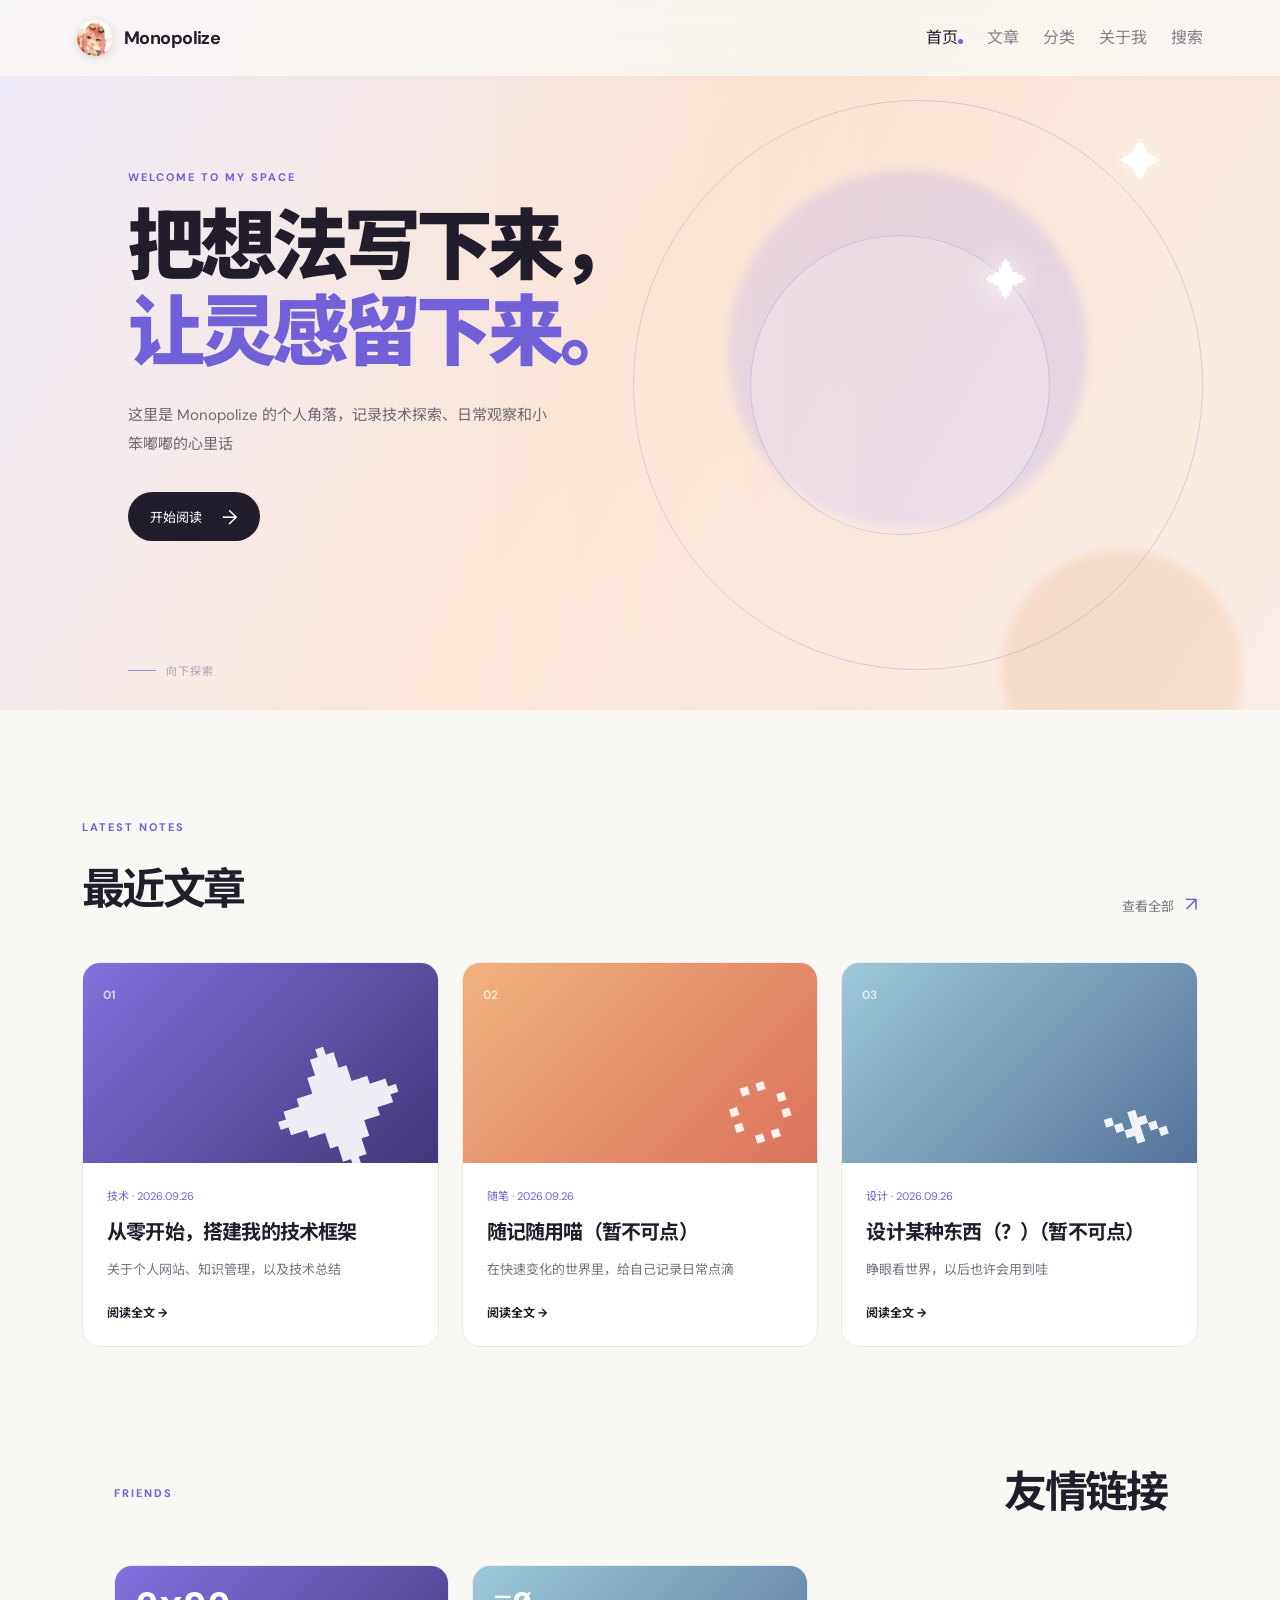
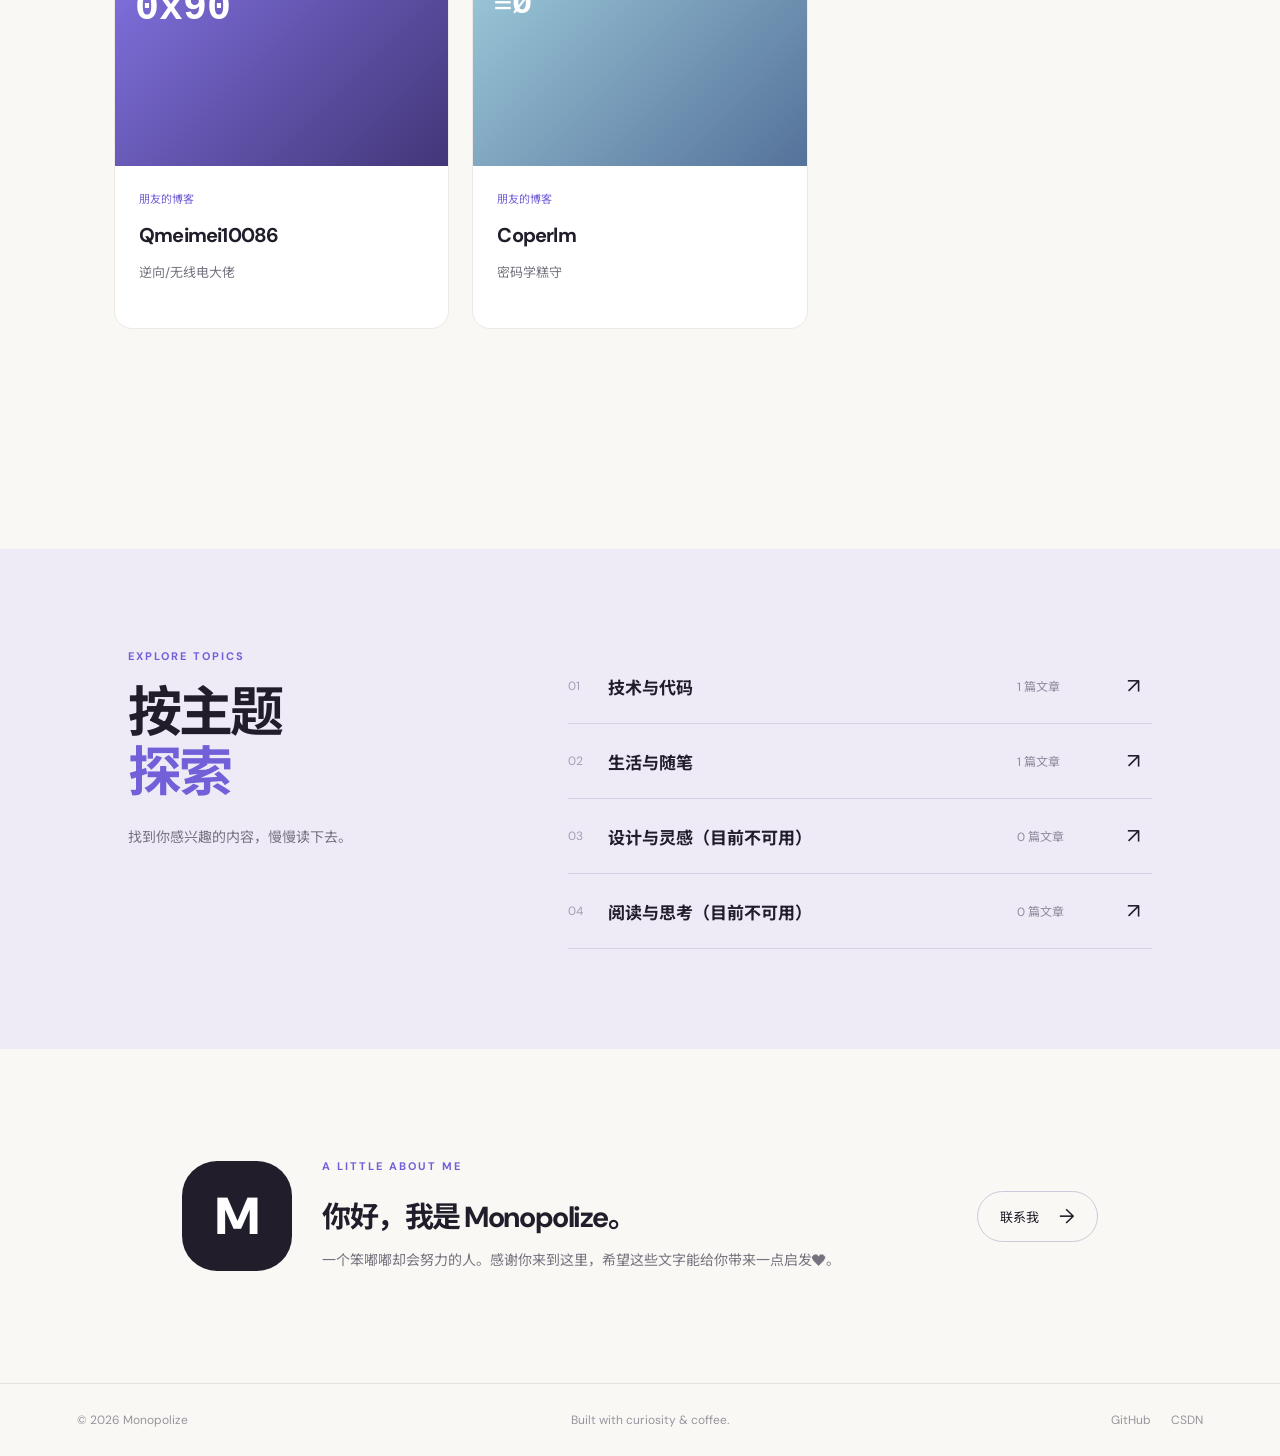
==== commit 31f4e4ec: "修改" ====
--- a/index.html
+++ b/index.html
@@ -49,7 +49,7 @@
           <h1>把想法写下来，<br /><em>让灵感留下来。</em></h1>
           <p class="hero-description">
             这里是 Monopolize
-            的个人角落，记录技术探索、日常观察和小笨嘟嘟的心里话。
+            的个人角落，记录技术探索、日常观察和小笨嘟嘟的心里话
           </p>
           <a class="primary-button" href="posts/first-post.html"
             >开始阅读 <span>→</span></a
@@ -78,7 +78,7 @@
               <p class="card-meta">技术 · 2026.09.26</p>
               <h3>从零开始，搭建我的技术框架</h3>
               <p>关于个人网站、知识管理，以及技术总结</p>
-              <a href="posts/ctf-reverse.html" class="read-more">阅读全文 →</a>
+              <a href="posts/tech.html" class="read-more">阅读全文 →</a>
             </div>
           </article>
           <article class="article-card searchable-item">
@@ -90,7 +90,11 @@
               <p class="card-meta">随笔 · 2026.09.26</p>
               <h3>随记随用喵（暂不可点）</h3>
               <p>在快速变化的世界里，给自己记录日常点滴</p>
-              <a href="#" class="read-more">阅读全文 →</a>
+              <a
+                href="https://monopolize7789.github.io/posts/first-post.html"
+                class="read-more"
+                >阅读全文 →</a
+              >
             </div>
           </article>
           <article class="article-card searchable-item">
@@ -102,7 +106,11 @@
               <p class="card-meta">设计 · 2026.09.26</p>
               <h3>设计某种东西（？）（暂不可点）</h3>
               <p>睁眼看世界，以后也许会用到哇</p>
-              <a href="#" class="read-more">阅读全文 →</a>
+              <a
+                href="https://monopolize7789.github.io/posts/first-post.html"
+                class="read-more"
+                >阅读全文 →</a
+              >
             </div>
           </article>
         </div>
@@ -176,16 +184,16 @@
           <p>找到你感兴趣的内容，慢慢读下去。</p>
         </div>
         <div class="category-list">
-          <a href="https://monopolize7789.github.io/posts/ctf-reverse.html"
+          <a href="posts/tech.html"
             ><span>01</span><strong>技术与代码</strong><small>1 篇文章</small
             ><b>↗</b></a
           ><a href="https://monopolize7789.github.io/posts/first-post.html"
             ><span>02</span><strong>生活与随笔</strong><small>1 篇文章</small
             ><b>↗</b></a
-          ><a href="#"
+          ><a href="https://monopolize7789.github.io/posts/first-post.html"
             ><span>03</span><strong>设计与灵感（目前不可用）</strong
             ><small>0 篇文章</small><b>↗</b></a
-          ><a href="#"
+          ><a href="https://monopolize7789.github.io/posts/first-post.html"
             ><span>04</span><strong>阅读与思考（目前不可用）</strong
             ><small>0 篇文章</small><b>↗</b></a
           >
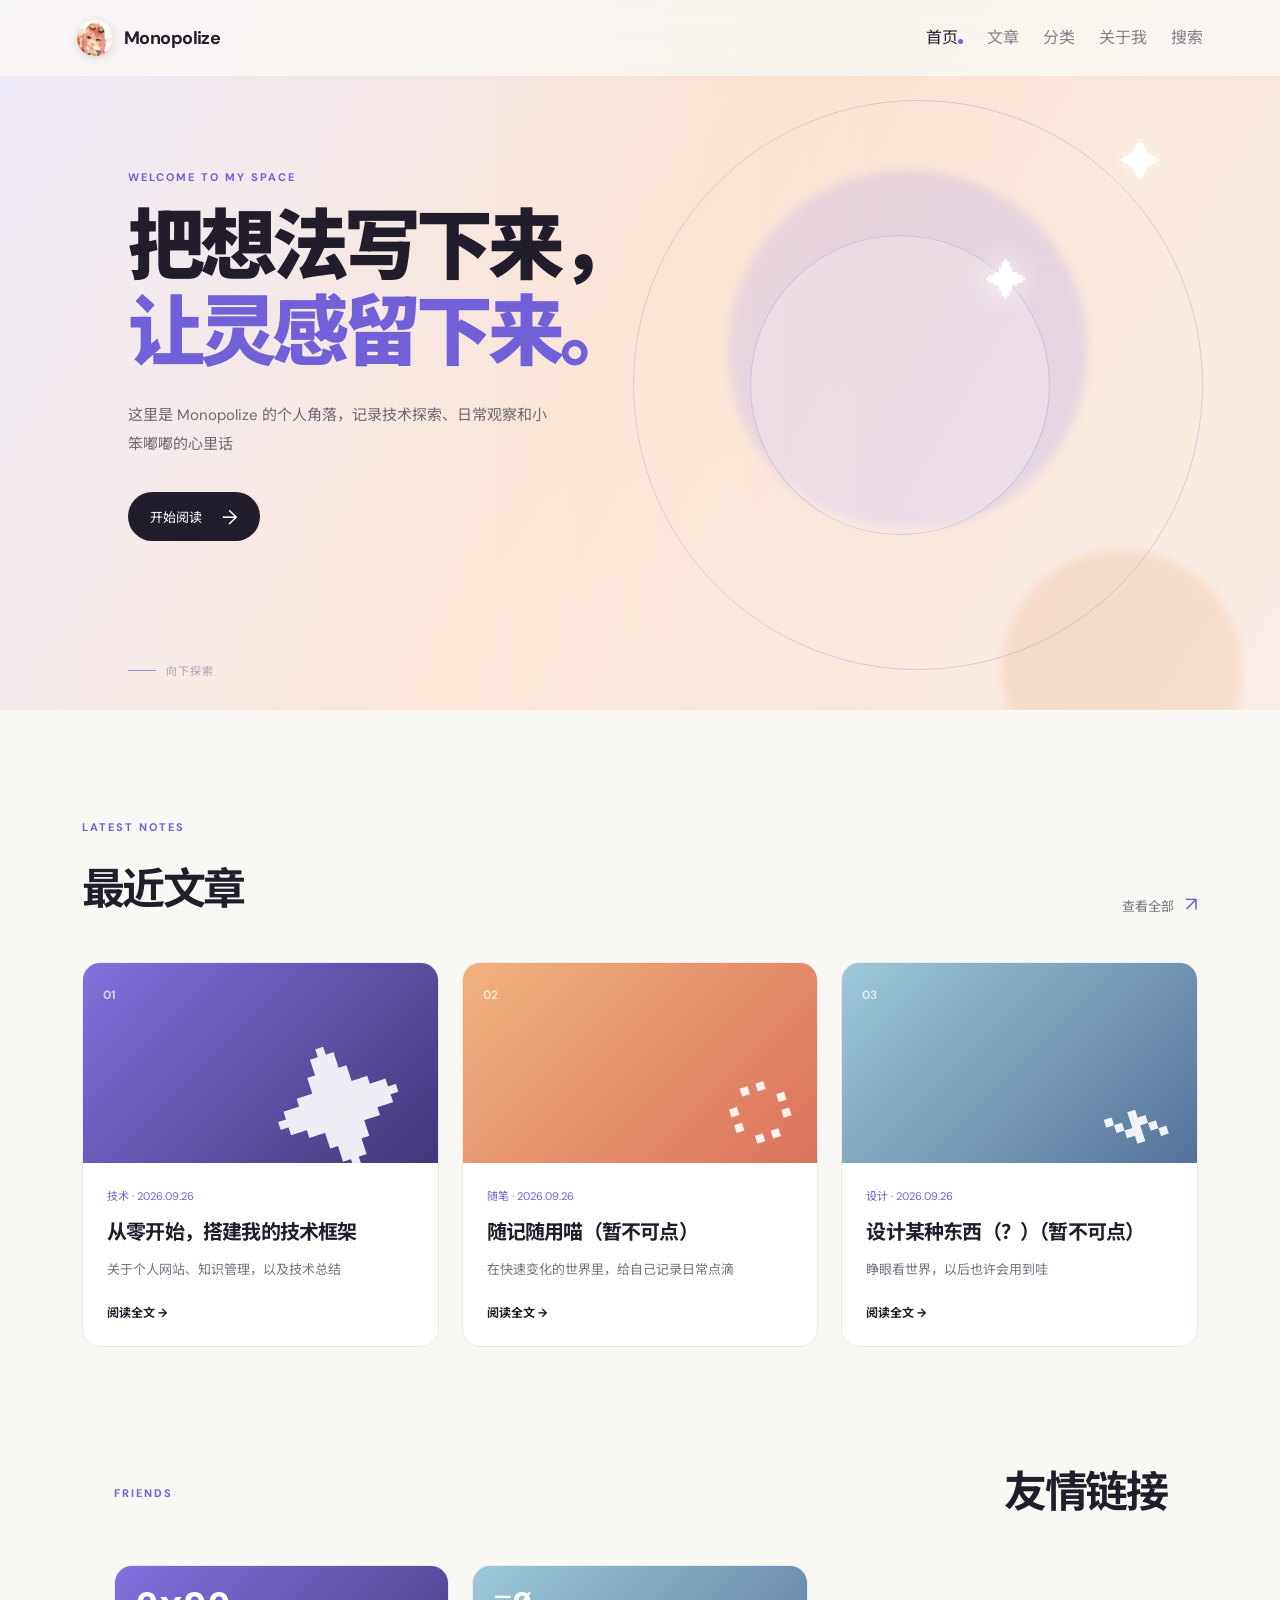
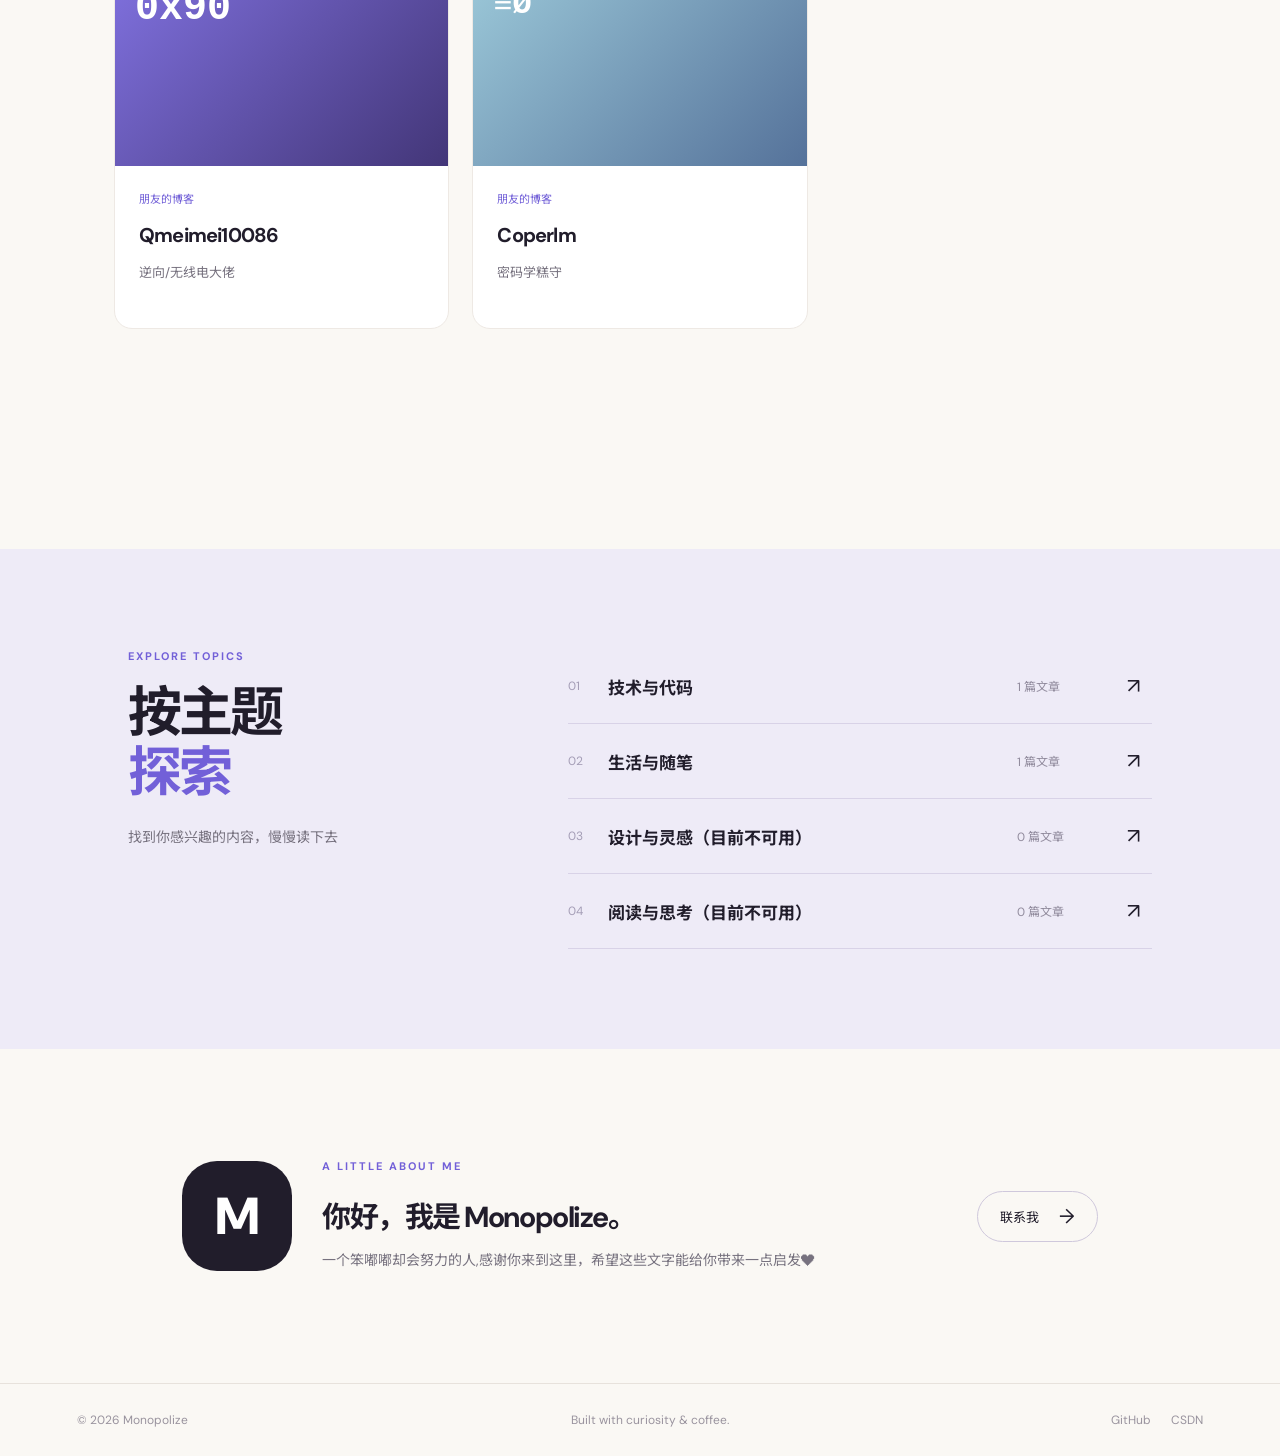
==== commit a04b4de5: "完善博客" ====
--- a/index.html
+++ b/index.html
@@ -5,7 +5,7 @@
     <meta name="viewport" content="width=device-width, initial-scale=1.0" />
     <meta
       name="description"
-      content="Monopolize 的个人博客，记录技术、生活与灵感。"
+      content="Monopolize 的个人博客，记录技术、生活与灵感"
     />
     <title>Monopolize · 思考与记录</title>
     <link rel="preconnect" href="https://fonts.googleapis.com" />
@@ -181,7 +181,7 @@
         <div class="category-intro">
           <p class="eyebrow">EXPLORE TOPICS</p>
           <h2>按主题<br /><em>探索</em></h2>
-          <p>找到你感兴趣的内容，慢慢读下去。</p>
+          <p>找到你感兴趣的内容，慢慢读下去</p>
         </div>
         <div class="category-list">
           <a href="posts/tech.html"
@@ -206,7 +206,7 @@
           <p class="eyebrow">A LITTLE ABOUT ME</p>
           <h2>你好，我是 Monopolize。</h2>
           <p>
-            一个笨嘟嘟却会努力的人。感谢你来到这里，希望这些文字能给你带来一点启发❤。
+            一个笨嘟嘟却会努力的人,感谢你来到这里，希望这些文字能给你带来一点启发❤
           </p>
         </div>
         <a href="mailto:15959763350@qq.com" class="outline-button"
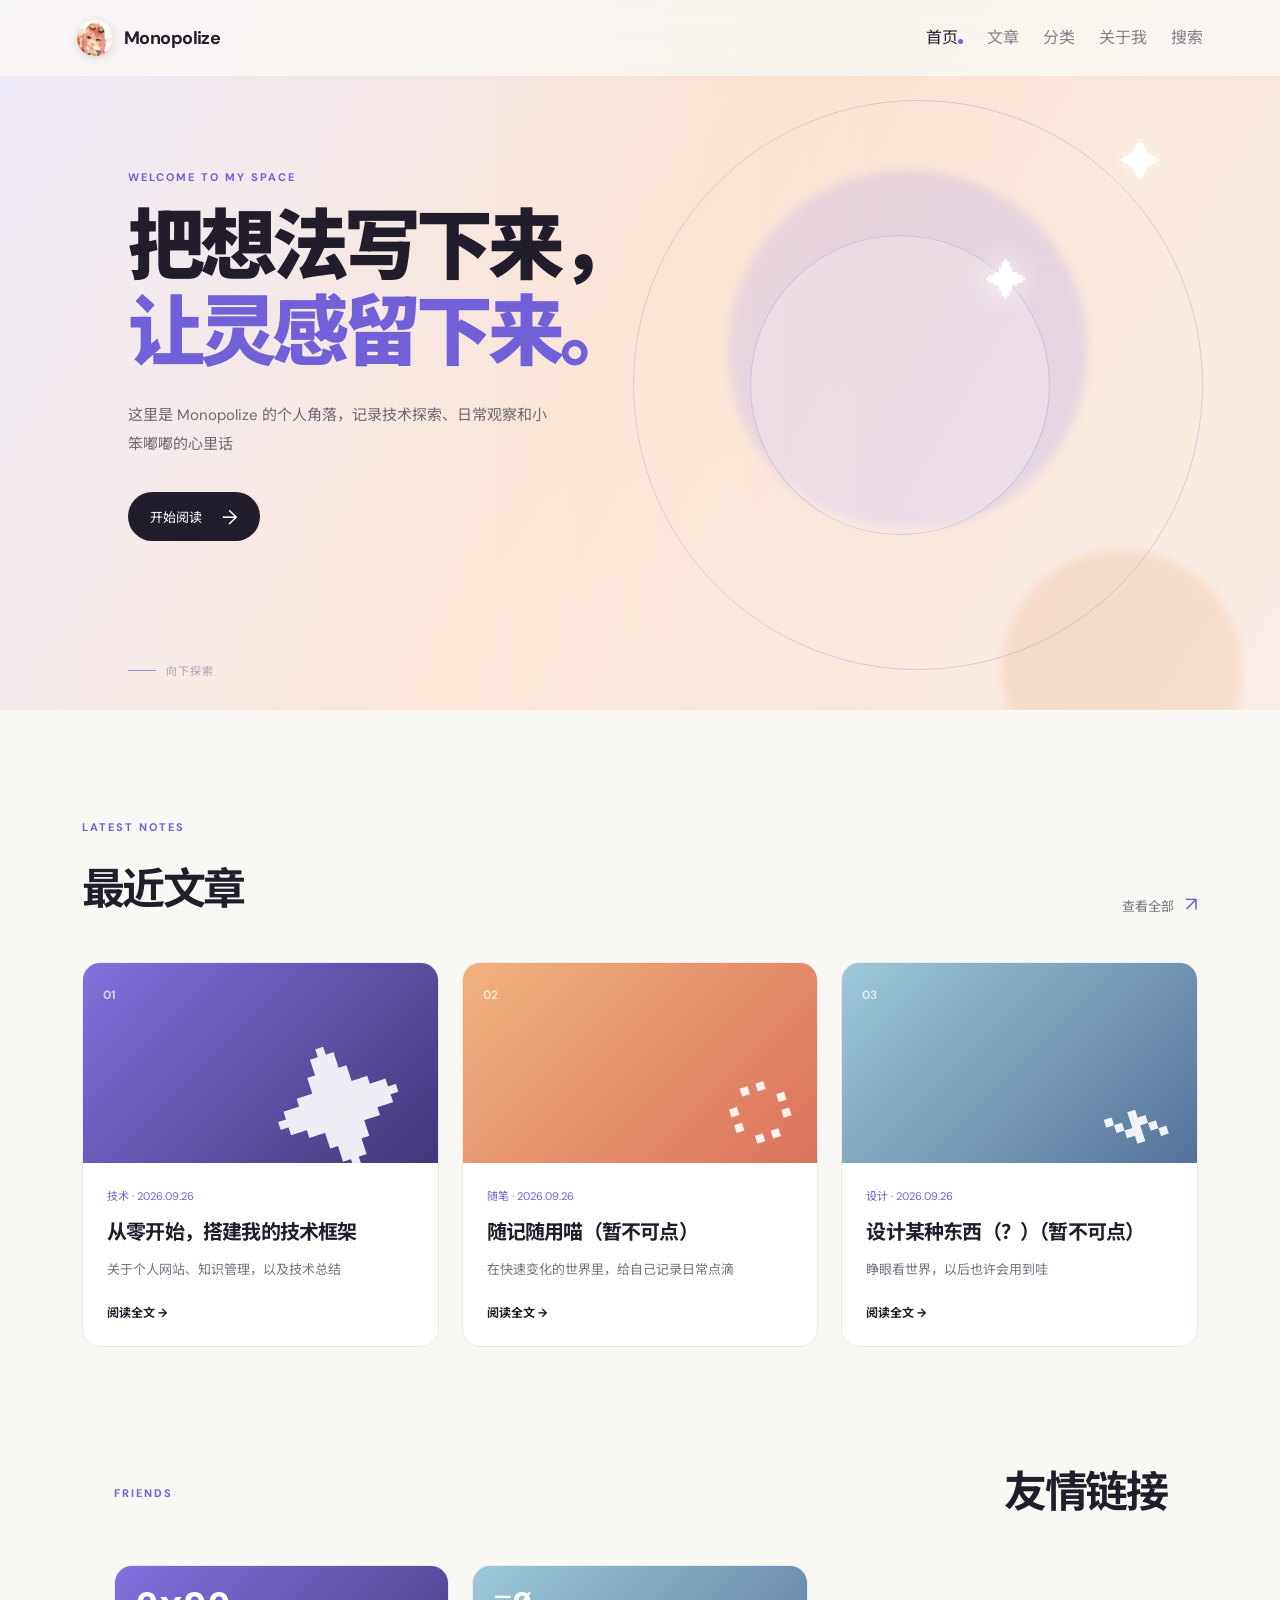
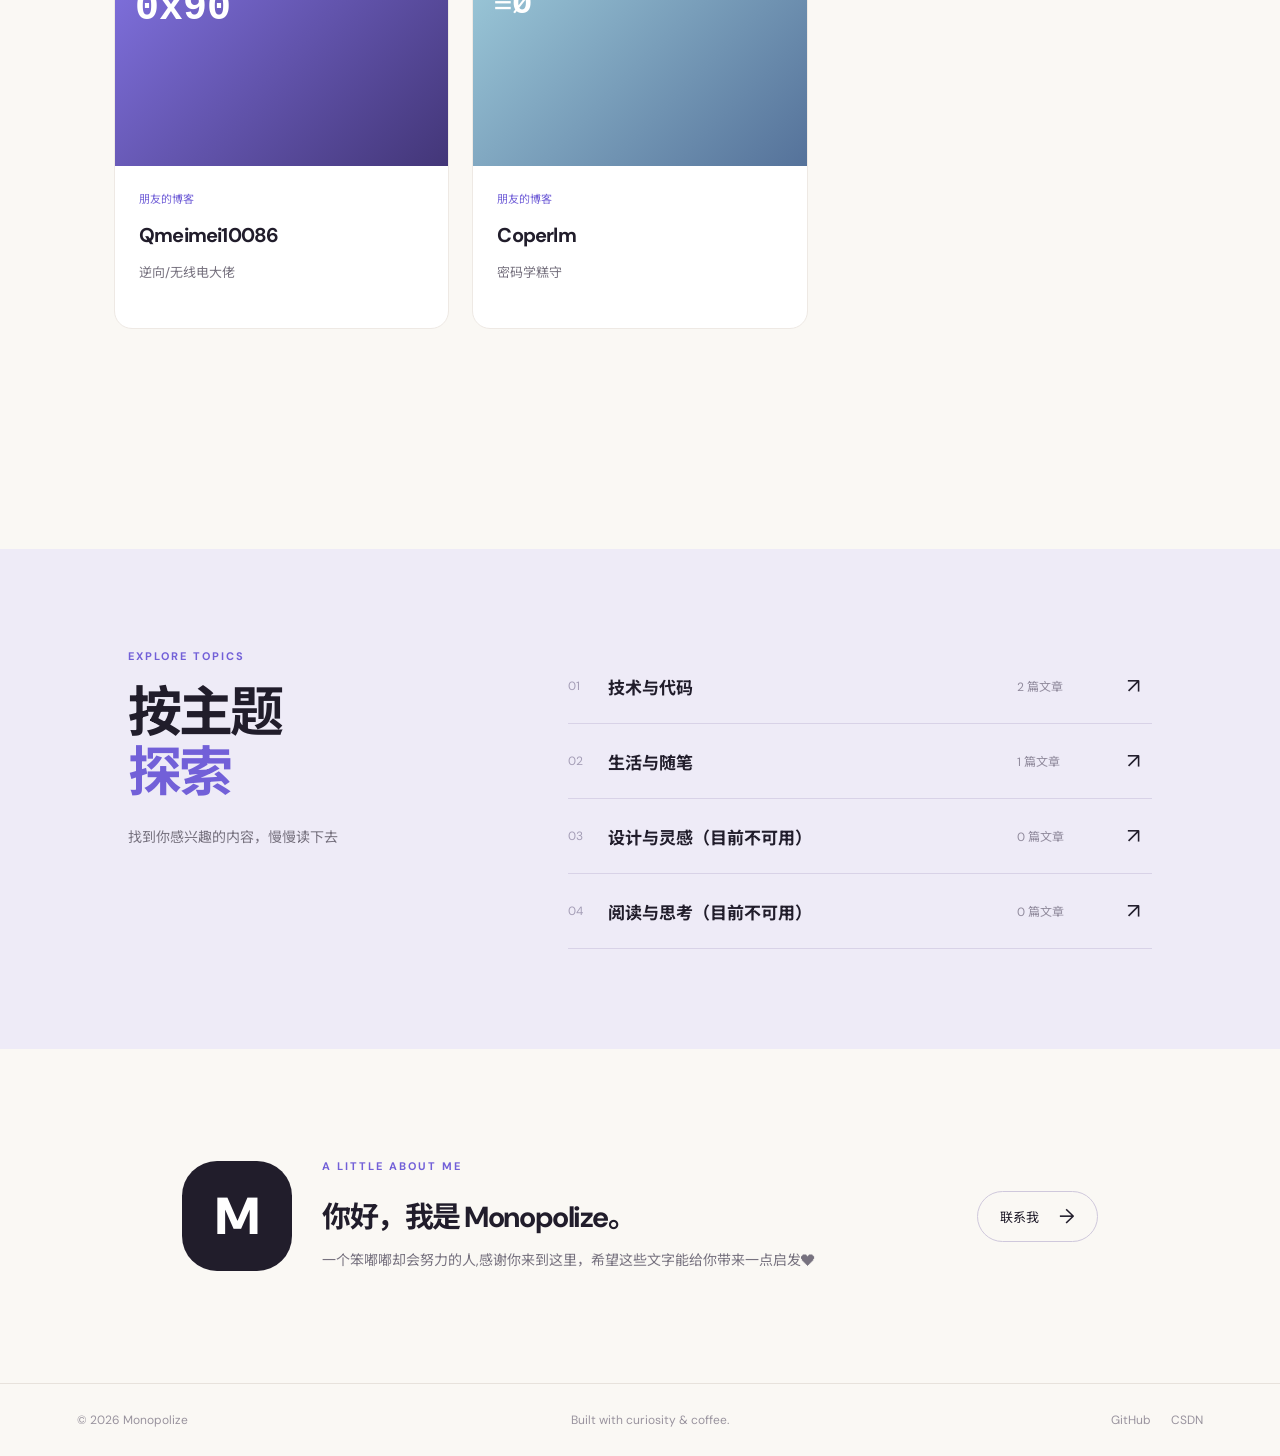
==== commit 4a603858: "修改第二篇文章" ====
--- a/index.html
+++ b/index.html
@@ -185,7 +185,7 @@
         </div>
         <div class="category-list">
           <a href="posts/tech.html"
-            ><span>01</span><strong>技术与代码</strong><small>1 篇文章</small
+            ><span>01</span><strong>技术与代码</strong><small>2 篇文章</small
             ><b>↗</b></a
           ><a href="https://monopolize7789.github.io/posts/first-post.html"
             ><span>02</span><strong>生活与随笔</strong><small>1 篇文章</small
